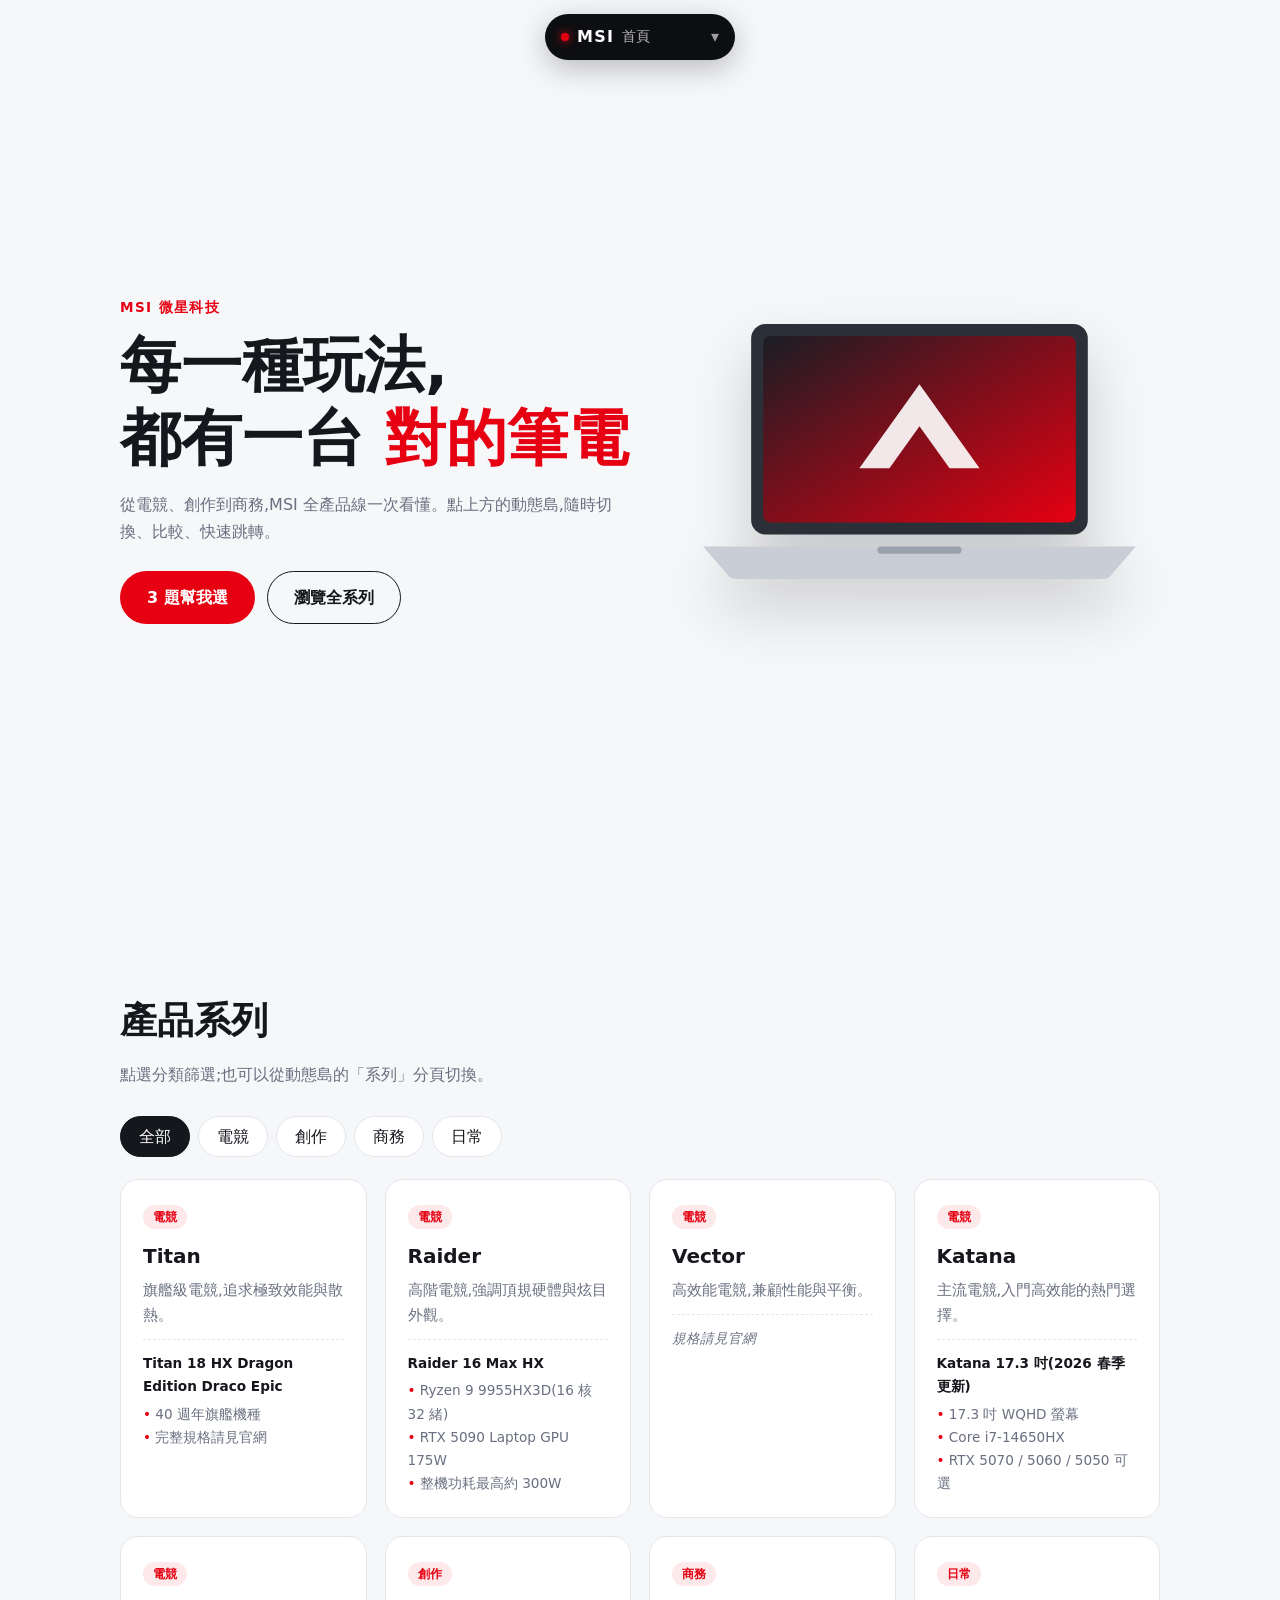
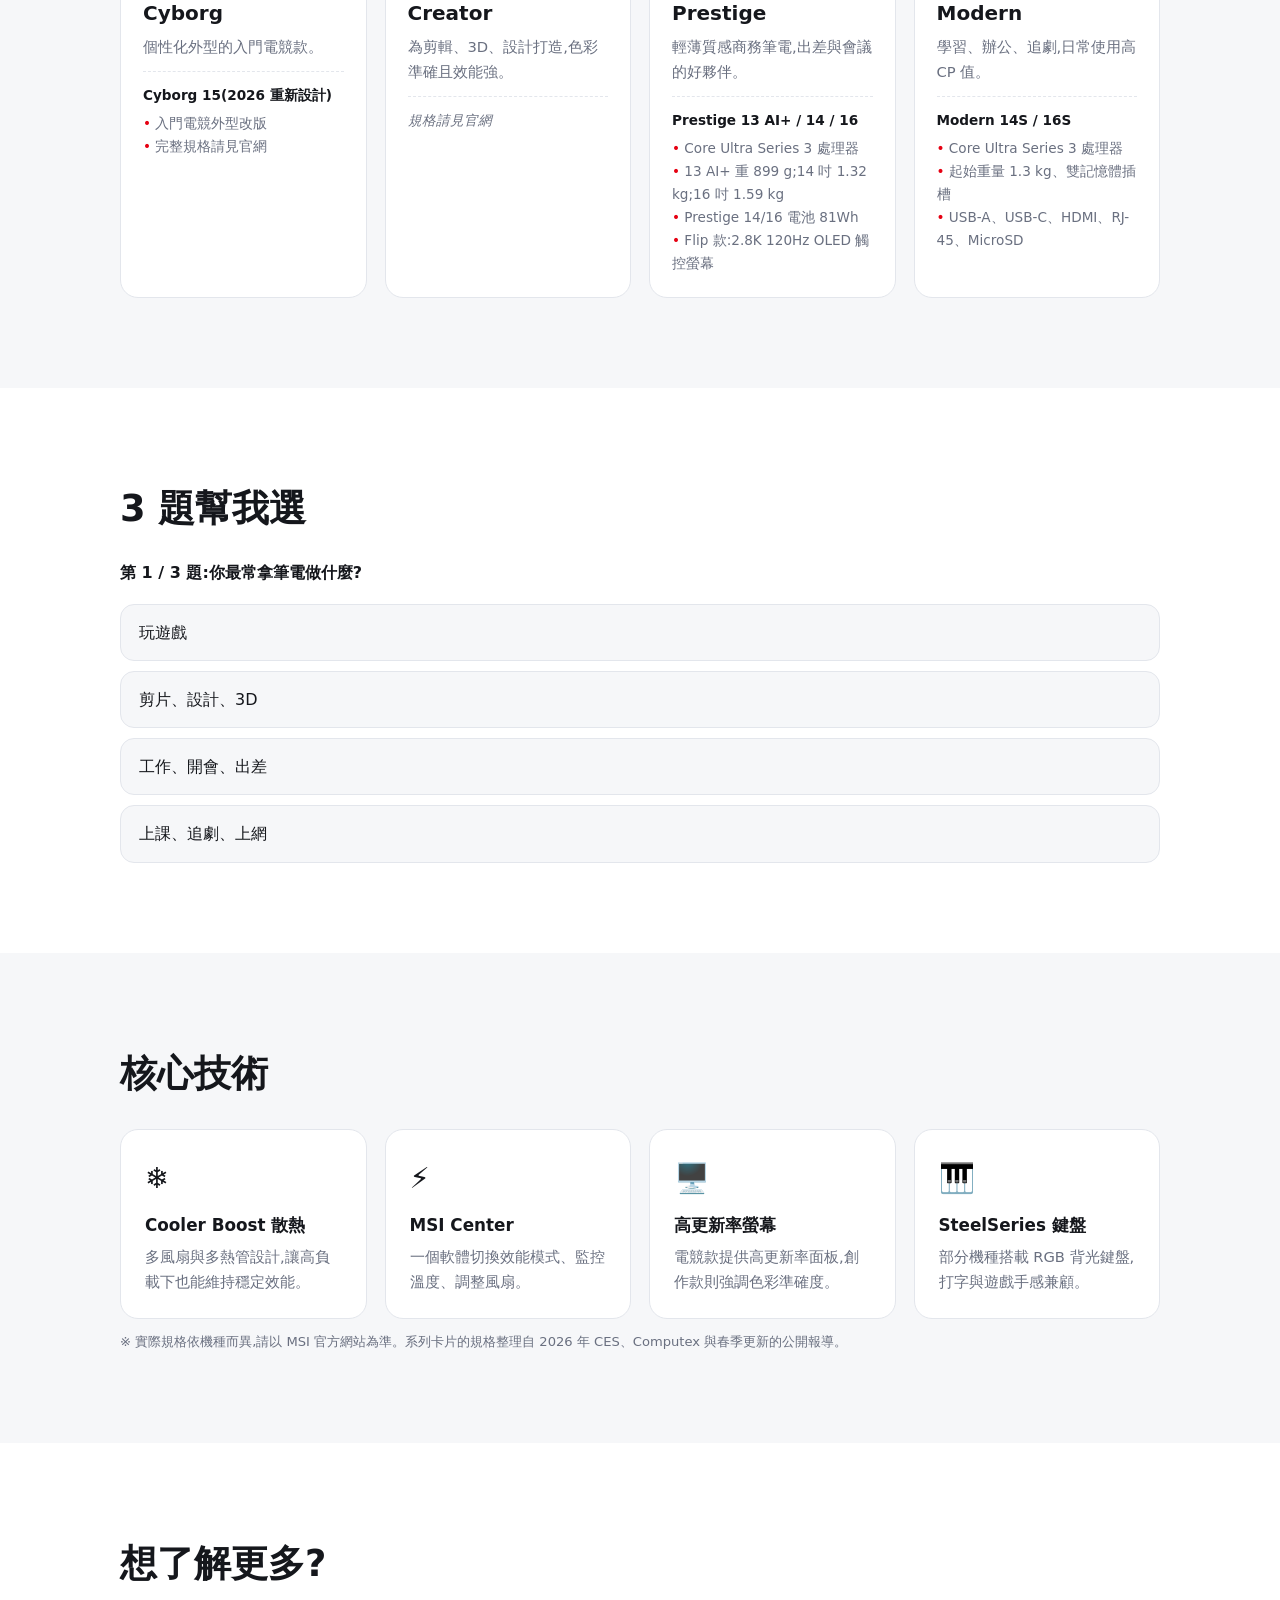
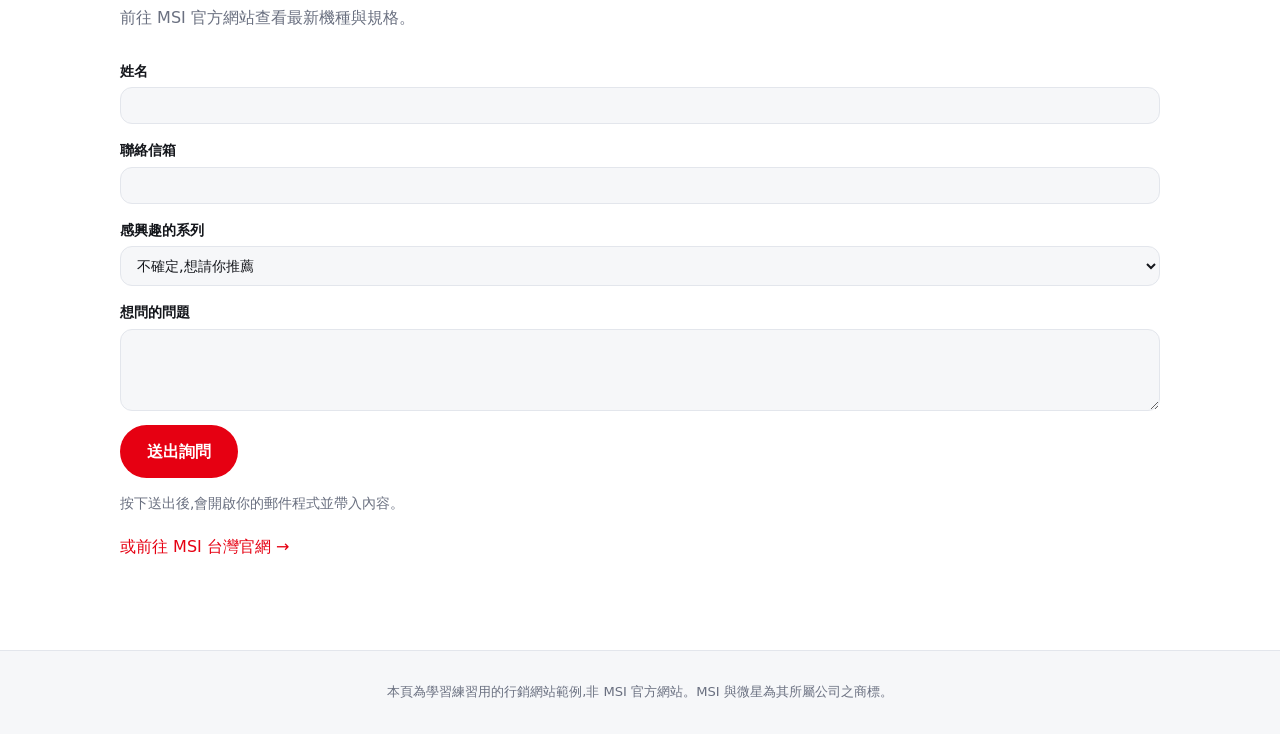
==== index.html @ c6a56313 "Add sourced specs to series cards and a contact form Co-Authored-By: Claude Sonnet 5.5 <noreply@anth" ====
<!DOCTYPE html>
<html lang="zh-Hant">
<head>
  <meta charset="UTF-8">
  <meta name="viewport" content="width=device-width, initial-scale=1">
  <title>MSI 微星筆電 行銷動態島</title>
  <meta name="description" content="MSI 微星筆電全產品線導覽:電競、創作者、商務、日常,一個動態島帶你找到適合的筆電。">
  <link rel="stylesheet" href="css/style.css">
</head>
<body>

  <!-- ============ 動態島 ============ -->
  <div class="island-wrap">
    <div class="island" id="island" data-mode="idle" role="navigation" aria-label="動態島導覽">

      <!-- 收合狀態 -->
      <button class="island-idle" id="islandIdle" aria-label="展開選單">
        <span class="dot"></span>
        <span class="idle-brand">MSI</span>
        <span class="idle-section" id="idleSection">首頁</span>
        <span class="idle-chevron">▾</span>
      </button>

      <!-- 展開:選單 / 系列 / 比較 / 通知 -->
      <div class="island-panel" id="islandPanel">
        <div class="tabs" role="tablist">
          <button class="tab is-active" data-tab="nav" role="tab">導覽</button>
          <button class="tab" data-tab="series" role="tab">系列</button>
          <button class="tab" data-tab="compare" role="tab">比較</button>
          <button class="tab-close" id="islandClose" aria-label="收合">✕</button>
        </div>

        <div class="pane is-active" data-pane="nav">
          <a href="#home" class="nav-link">首頁</a>
          <a href="#series" class="nav-link">產品系列</a>
          <a href="#finder" class="nav-link">幫我選</a>
          <a href="#features" class="nav-link">核心技術</a>
          <a href="#contact" class="nav-link">聯絡</a>
        </div>

        <div class="pane" data-pane="series">
          <div class="chips" id="islandChips"></div>
          <p class="mini-desc" id="islandSeriesDesc"></p>
          <a href="#series" class="mini-go" id="islandSeriesGo">看這個系列 →</a>
        </div>

        <div class="pane" data-pane="compare">
          <div class="cmp-pick">
            <select id="cmpA" aria-label="系列 A"></select>
            <span>vs</span>
            <select id="cmpB" aria-label="系列 B"></select>
          </div>
          <div id="cmpBars" class="cmp-bars"></div>
        </div>
      </div>

      <!-- 通知 -->
      <div class="island-notice" id="islandNotice">
        <span class="notice-icon">🔔</span>
        <span class="notice-text" id="noticeText"></span>
      </div>
    </div>
  </div>

  <!-- ============ 首頁 Hero ============ -->
  <header class="hero section" id="home" data-name="首頁">
    <div class="hero-text">
      <p class="eyebrow">MSI 微星科技</p>
      <h1>每一種玩法,<br>都有一台 <em>對的筆電</em></h1>
      <p class="lead">從電競、創作到商務,MSI 全產品線一次看懂。點上方的動態島,隨時切換、比較、快速跳轉。</p>
      <div class="hero-actions">
        <a class="btn btn-primary" href="#finder">3 題幫我選</a>
        <a class="btn btn-ghost" href="#series">瀏覽全系列</a>
      </div>
    </div>
    <div class="hero-visual">
      <!-- 純 SVG 筆電。之後可換成 images/hero-laptop.png -->
      <svg viewBox="0 0 400 260" class="laptop-svg" role="img" aria-label="筆電示意圖">
        <defs>
          <linearGradient id="scr" x1="0" y1="0" x2="1" y2="1">
            <stop offset="0" stop-color="#1a1d24"/><stop offset="1" stop-color="#e60012"/>
          </linearGradient>
        </defs>
        <rect x="60" y="20" width="280" height="175" rx="12" fill="#2b2f38"/>
        <rect x="70" y="30" width="260" height="155" rx="6" fill="url(#scr)"/>
        <path d="M150 140 L200 70 L250 140 L225 140 L200 105 L175 140Z" fill="#fff" opacity=".9"/>
        <path d="M20 205 H380 L360 228 Q358 232 352 232 H48 Q42 232 40 228Z" fill="#c9ced6"/>
        <rect x="165" y="205" width="70" height="6" rx="3" fill="#9aa1ad"/>
      </svg>
    </div>
  </header>

  <main>
    <!-- ============ 產品系列 ============ -->
    <section class="section" id="series" data-name="產品系列">
      <h2>產品系列</h2>
      <p class="section-sub">點選分類篩選;也可以從動態島的「系列」分頁切換。</p>
      <div class="filter" id="filter"></div>
      <div class="cards" id="cards"></div>
    </section>

    <!-- ============ 幫我選 ============ -->
    <section class="section alt" id="finder" data-name="幫我選">
      <h2>3 題幫我選</h2>
      <div class="quiz" id="quiz"></div>
    </section>

    <!-- ============ 核心技術 ============ -->
    <section class="section" id="features" data-name="核心技術">
      <h2>核心技術</h2>
      <div class="features">
        <article class="feature">
          <div class="f-icon">❄️</div>
          <h3>Cooler Boost 散熱</h3>
          <p>多風扇與多熱管設計,讓高負載下也能維持穩定效能。</p>
        </article>
        <article class="feature">
          <div class="f-icon">⚡</div>
          <h3>MSI Center</h3>
          <p>一個軟體切換效能模式、監控溫度、調整風扇。</p>
        </article>
        <article class="feature">
          <div class="f-icon">🖥️</div>
          <h3>高更新率螢幕</h3>
          <p>電競款提供高更新率面板,創作款則強調色彩準確度。</p>
        </article>
        <article class="feature">
          <div class="f-icon">🎹</div>
          <h3>SteelSeries 鍵盤</h3>
          <p>部分機種搭載 RGB 背光鍵盤,打字與遊戲手感兼顧。</p>
        </article>
      </div>
      <p class="note">※ 實際規格依機種而異,請以 MSI 官方網站為準。系列卡片的規格整理自 2026 年 CES、Computex 與春季更新的公開報導。</p>
    </section>

    <!-- ============ 聯絡 ============ -->
    <section class="section alt" id="contact" data-name="聯絡">
      <h2>想了解更多?</h2>
      <p class="section-sub">前往 MSI 官方網站查看最新機種與規格。</p>
      <form class="contact-form" id="contactForm">
        <label>姓名<input name="name" required autocomplete="name"></label>
        <label>聯絡信箱<input name="email" type="email" required autocomplete="email"></label>
        <label>感興趣的系列<select name="topic" id="topic"></select></label>
        <label>想問的問題<textarea name="message" rows="4" required></textarea></label>
        <button class="btn btn-primary" type="submit">送出詢問</button>
        <p class="form-hint" id="formHint">按下送出後,會開啟你的郵件程式並帶入內容。</p>
      </form>
      <p class="official-link"><a href="https://tw.msi.com/" target="_blank" rel="noopener">或前往 MSI 台灣官網 →</a></p>
    </section>
  </main>

  <footer class="footer">
    <p>本頁為學習練習用的行銷網站範例,非 MSI 官方網站。MSI 與微星為其所屬公司之商標。</p>
  </footer>

  <script src="js/main.js"></script>
</body>
</html>
---- css/style.css ----
:root {
  --bg: #f6f7f9;
  --bg-alt: #ffffff;
  --text: #15171c;
  --muted: #6a7080;
  --red: #e60012;
  --red-soft: #fde8ea;
  --line: #e3e6ec;
  --island-bg: #0d0e11;
  --island-text: #ffffff;
  --radius: 18px;
  --ease: cubic-bezier(.32, .72, 0, 1);
}

* { box-sizing: border-box; margin: 0; padding: 0; }
html { scroll-behavior: smooth; scroll-padding-top: 90px; }
body {
  font-family: "Noto Sans TC", "Microsoft JhengHei", system-ui, sans-serif;
  background: var(--bg);
  color: var(--text);
  line-height: 1.7;
}
a { color: inherit; text-decoration: none; }
button, select { font: inherit; color: inherit; }

/* ---------- 動態島 ---------- */
.island-wrap {
  position: fixed; top: 14px; left: 0; right: 0;
  display: flex; justify-content: center;
  z-index: 100; pointer-events: none;
}
.island {
  pointer-events: auto;
  background: var(--island-bg);
  color: var(--island-text);
  border-radius: 28px;
  width: 190px; height: 46px;
  overflow: hidden;
  box-shadow: 0 8px 30px rgba(0, 0, 0, .25);
  transition: width .5s var(--ease), height .5s var(--ease), border-radius .5s var(--ease);
  position: relative;
}
.island[data-mode="open"]   { width: min(440px, calc(100vw - 24px)); height: 250px; border-radius: 30px; }
.island[data-mode="notice"] { width: min(360px, calc(100vw - 24px)); height: 54px; }

.island-idle {
  position: absolute; inset: 0;
  display: flex; align-items: center; gap: 8px;
  padding: 0 16px; background: none; border: 0; cursor: pointer;
  transition: opacity .25s;
}
.island-idle .dot { width: 8px; height: 8px; border-radius: 50%; background: var(--red); box-shadow: 0 0 8px var(--red); }
.idle-brand { font-weight: 800; letter-spacing: .08em; }
.idle-section { flex: 1; text-align: left; font-size: .85rem; opacity: .7; white-space: nowrap; overflow: hidden; text-overflow: ellipsis; }
.idle-chevron { opacity: .6; }
.island:not([data-mode="idle"]) .island-idle { opacity: 0; pointer-events: none; }

.island-panel {
  position: absolute; inset: 0; padding: 14px 16px;
  opacity: 0; pointer-events: none;
  transition: opacity .25s;
}
.island[data-mode="open"] .island-panel { opacity: 1; pointer-events: auto; transition-delay: .15s; }

.tabs { display: flex; gap: 6px; margin-bottom: 12px; align-items: center; }
.tab {
  background: rgba(255,255,255,.08); border: 0; border-radius: 999px;
  padding: 5px 14px; cursor: pointer; font-size: .85rem;
}
.tab.is-active { background: var(--red); }
.tab-close { margin-left: auto; background: none; border: 0; cursor: pointer; opacity: .6; font-size: 1rem; }
.tab-close:hover { opacity: 1; }

.pane { display: none; }
.pane.is-active { display: block; animation: fadeUp .35s var(--ease); }
@keyframes fadeUp { from { opacity: 0; transform: translateY(6px); } to { opacity: 1; transform: none; } }

.pane[data-pane="nav"].is-active { display: grid; grid-template-columns: 1fr 1fr; gap: 8px; }
.nav-link {
  background: rgba(255,255,255,.07); border-radius: 14px;
  padding: 12px 14px; transition: background .2s;
}
.nav-link:hover { background: var(--red); }

.chips { display: flex; flex-wrap: wrap; gap: 6px; margin-bottom: 10px; }
.chip {
  background: rgba(255,255,255,.08); border: 0; border-radius: 999px;
  padding: 4px 12px; cursor: pointer; font-size: .82rem;
}
.chip.is-active { background: #fff; color: #000; }
.mini-desc { font-size: .88rem; opacity: .85; min-height: 3.4em; }
.mini-go { display: inline-block; margin-top: 6px; color: #ff6b76; font-size: .88rem; }

.cmp-pick { display: flex; align-items: center; gap: 8px; margin-bottom: 10px; }
.cmp-pick select {
  flex: 1; background: rgba(255,255,255,.1); border: 0; border-radius: 10px;
  padding: 6px 8px; color: #fff;
}
.cmp-pick option { color: #000; }
.cmp-row { display: grid; grid-template-columns: 44px 1fr; align-items: center; gap: 8px; font-size: .78rem; margin-bottom: 5px; }
.bar { position: relative; height: 6px; background: rgba(255,255,255,.1); border-radius: 3px; }
.bar i { position: absolute; left: 0; height: 3px; border-radius: 3px; transition: width .5s var(--ease); }
.bar i.a { top: 0; background: var(--red); }
.bar i.b { bottom: 0; background: #7cc4ff; }

.island-notice {
  position: absolute; inset: 0; display: flex; align-items: center; gap: 10px;
  padding: 0 18px; font-size: .88rem; opacity: 0; pointer-events: none; transition: opacity .3s;
}
.island[data-mode="notice"] .island-notice { opacity: 1; transition-delay: .15s; }
.island[data-mode="notice"] .island-idle { opacity: 0; }

/* ---------- 版面 ---------- */
.section { max-width: 1080px; margin: 0 auto; padding: 90px 20px; }
.section.alt { max-width: none; background: var(--bg-alt); }
.section.alt > * { max-width: 1040px; margin-left: auto; margin-right: auto; }
h2 { font-size: clamp(1.7rem, 4vw, 2.3rem); margin-bottom: 8px; }
.section-sub { color: var(--muted); margin-bottom: 28px; }

.hero {
  display: grid; grid-template-columns: 1.1fr 1fr; align-items: center; gap: 30px;
  min-height: 100vh; padding-top: 110px;
}
.eyebrow { color: var(--red); font-weight: 700; letter-spacing: .1em; font-size: .85rem; }
h1 { font-size: clamp(2.2rem, 6vw, 3.8rem); line-height: 1.2; margin: 10px 0 16px; }
h1 em { font-style: normal; color: var(--red); }
.lead { color: var(--muted); max-width: 32em; margin-bottom: 26px; }
.hero-actions { display: flex; gap: 12px; flex-wrap: wrap; }
.btn {
  display: inline-block; padding: 12px 26px; border-radius: 999px;
  font-weight: 600; border: 1.5px solid transparent; cursor: pointer;
  transition: transform .2s, box-shadow .2s;
}
.btn:hover { transform: translateY(-2px); box-shadow: 0 8px 20px rgba(0,0,0,.12); }
.btn-primary { background: var(--red); color: #fff; }
.btn-ghost { border-color: var(--text); }
.laptop-svg { width: 100%; filter: drop-shadow(0 30px 30px rgba(0,0,0,.18)); animation: float 5s ease-in-out infinite; }
@keyframes float { 50% { transform: translateY(-10px); } }

/* ---------- 系列卡片 ---------- */
.filter { display: flex; gap: 8px; flex-wrap: wrap; margin-bottom: 22px; }
.filter button {
  background: #fff; border: 1px solid var(--line); border-radius: 999px;
  padding: 6px 18px; cursor: pointer; transition: all .2s;
}
.filter button.is-active { background: var(--text); color: #fff; border-color: var(--text); }
.cards { display: grid; grid-template-columns: repeat(auto-fill, minmax(240px, 1fr)); gap: 18px; }
.card {
  background: #fff; border: 1px solid var(--line); border-radius: var(--radius);
  padding: 22px; transition: transform .25s, box-shadow .25s, border-color .25s;
}
.card:hover { transform: translateY(-4px); box-shadow: 0 14px 30px rgba(0,0,0,.08); }
.card.is-focus { border-color: var(--red); box-shadow: 0 0 0 3px var(--red-soft); }
.card .tag { display: inline-block; background: var(--red-soft); color: var(--red); font-size: .75rem; padding: 2px 10px; border-radius: 999px; font-weight: 600; }
.card h3 { margin: 10px 0 4px; font-size: 1.25rem; }
.card p { color: var(--muted); font-size: .92rem; }
.card.hide { display: none; }

.specs { margin-top: 12px; padding-top: 12px; border-top: 1px dashed var(--line); font-size: .85rem; }
.specs strong { display: block; margin-bottom: 4px; }
.specs ul { list-style: none; color: var(--muted); }
.specs li::before { content: "• "; color: var(--red); }
.card .spec-none { font-size: .85rem; font-style: italic; }

/* ---------- 聯絡表單 ---------- */
.contact-form { display: grid; gap: 14px; max-width: 520px; margin-top: 10px; }
.contact-form label { display: grid; gap: 4px; font-weight: 600; font-size: .9rem; }
.contact-form input, .contact-form select, .contact-form textarea {
  font-weight: 400; padding: 10px 12px; border: 1.5px solid var(--line);
  border-radius: 12px; background: var(--bg); width: 100%;
}
.contact-form input:focus, .contact-form select:focus, .contact-form textarea:focus {
  outline: none; border-color: var(--red); background: #fff;
}
.contact-form .btn { justify-self: start; }
.form-hint { color: var(--muted); font-size: .85rem; }
.official-link { margin-top: 18px; color: var(--red); }

/* ---------- 幫我選 ---------- */
.quiz { max-width: 640px; }
.q-step { margin: 18px 0; font-weight: 600; }
.q-opts { display: grid; gap: 10px; }
.q-opt {
  text-align: left; background: var(--bg); border: 1.5px solid var(--line);
  border-radius: 14px; padding: 14px 18px; cursor: pointer; transition: all .2s;
}
.q-opt:hover { border-color: var(--red); background: var(--red-soft); }
.q-result { background: var(--red-soft); border-radius: var(--radius); padding: 24px; }
.q-result h3 { color: var(--red); font-size: 1.5rem; }
.q-result button { margin-top: 14px; }

/* ---------- 特色 ---------- */
.features { display: grid; grid-template-columns: repeat(auto-fit, minmax(220px, 1fr)); gap: 18px; margin: 24px 0 12px; }
.feature { background: #fff; border: 1px solid var(--line); border-radius: var(--radius); padding: 24px; }
.f-icon { font-size: 1.8rem; }
.feature h3 { margin: 8px 0 4px; font-size: 1.05rem; }
.feature p { color: var(--muted); font-size: .92rem; }
.note { color: var(--muted); font-size: .82rem; }

.footer { text-align: center; padding: 30px 20px; color: var(--muted); font-size: .82rem; border-top: 1px solid var(--line); }

/* 捲動淡入 */
.reveal { opacity: 0; transform: translateY(24px); transition: opacity .7s, transform .7s var(--ease); }
.reveal.in { opacity: 1; transform: none; }

@media (max-width: 760px) {
  .hero { grid-template-columns: 1fr; min-height: auto; padding-bottom: 50px; }
  .island[data-mode="open"] { height: 290px; }
}
@media (prefers-reduced-motion: reduce) {
  * { animation: none !important; transition-duration: .01ms !important; scroll-behavior: auto !important; }
  .reveal { opacity: 1; transform: none; }
}
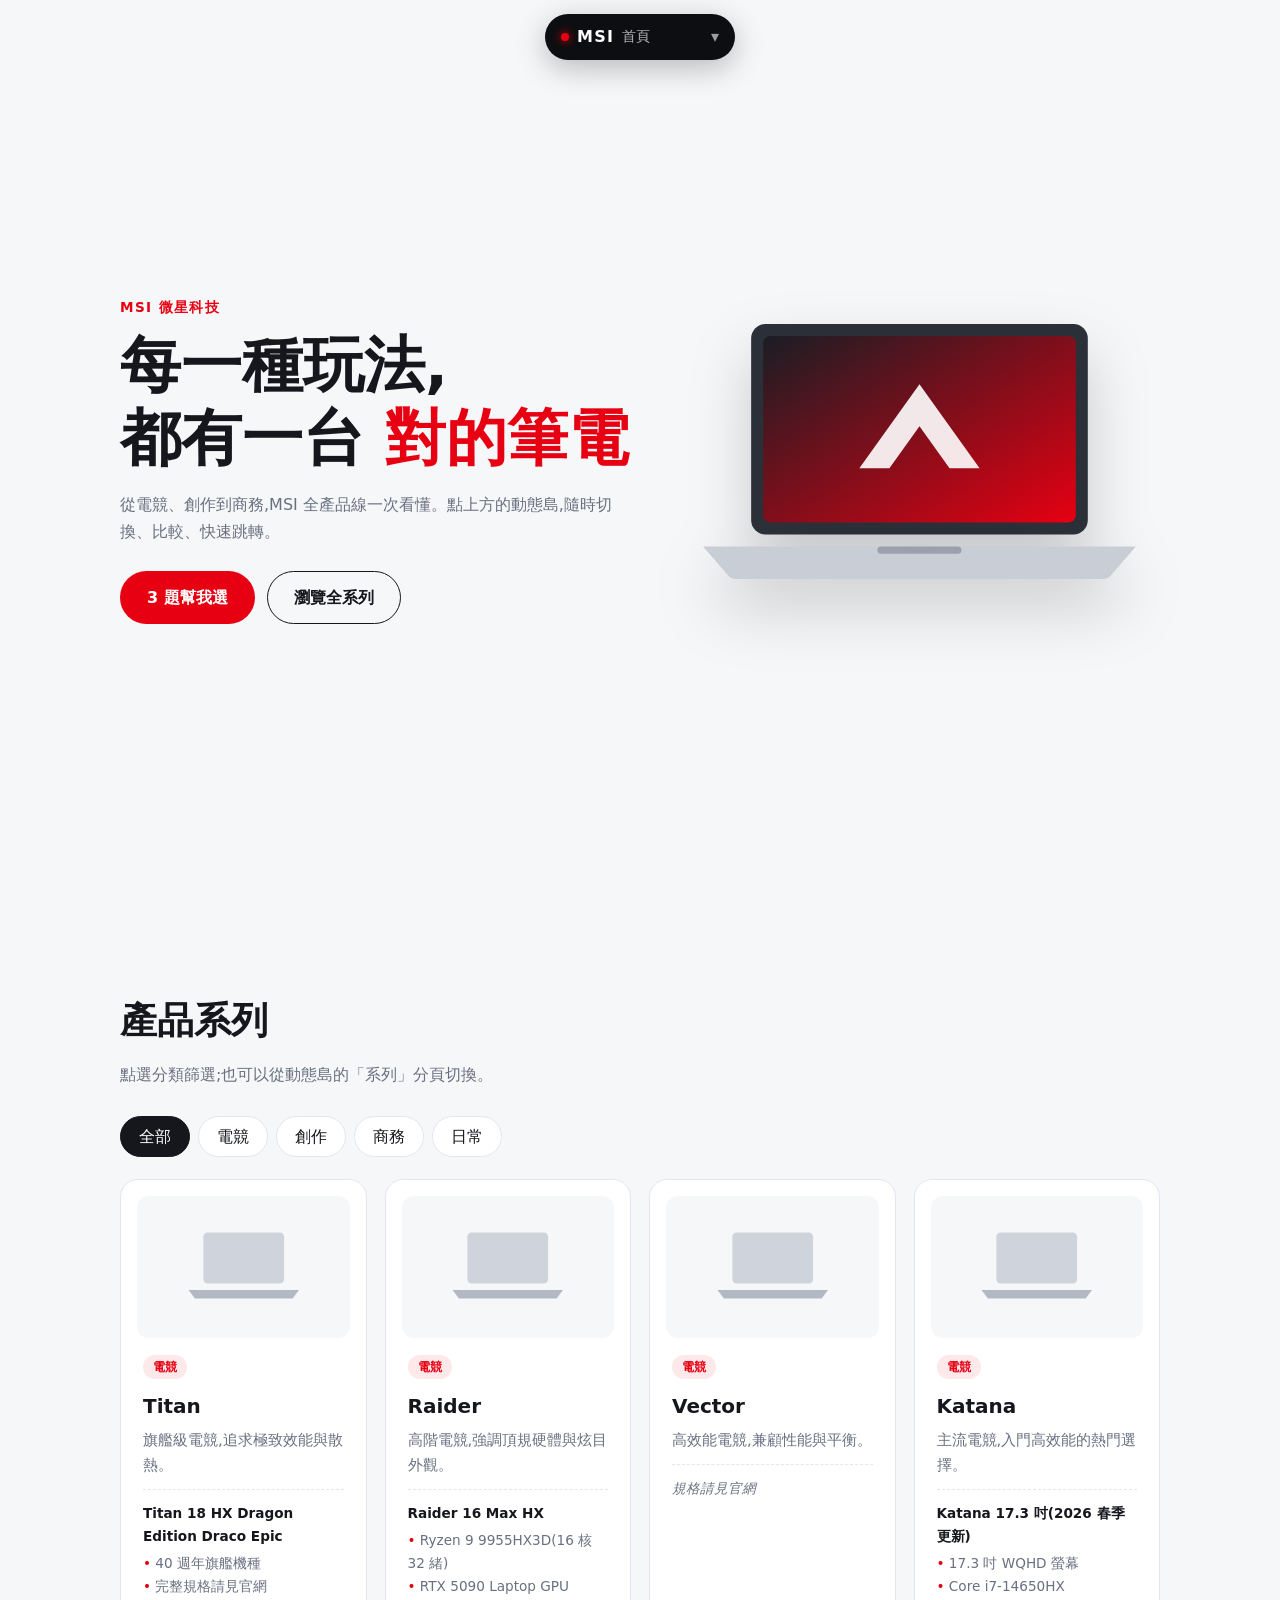
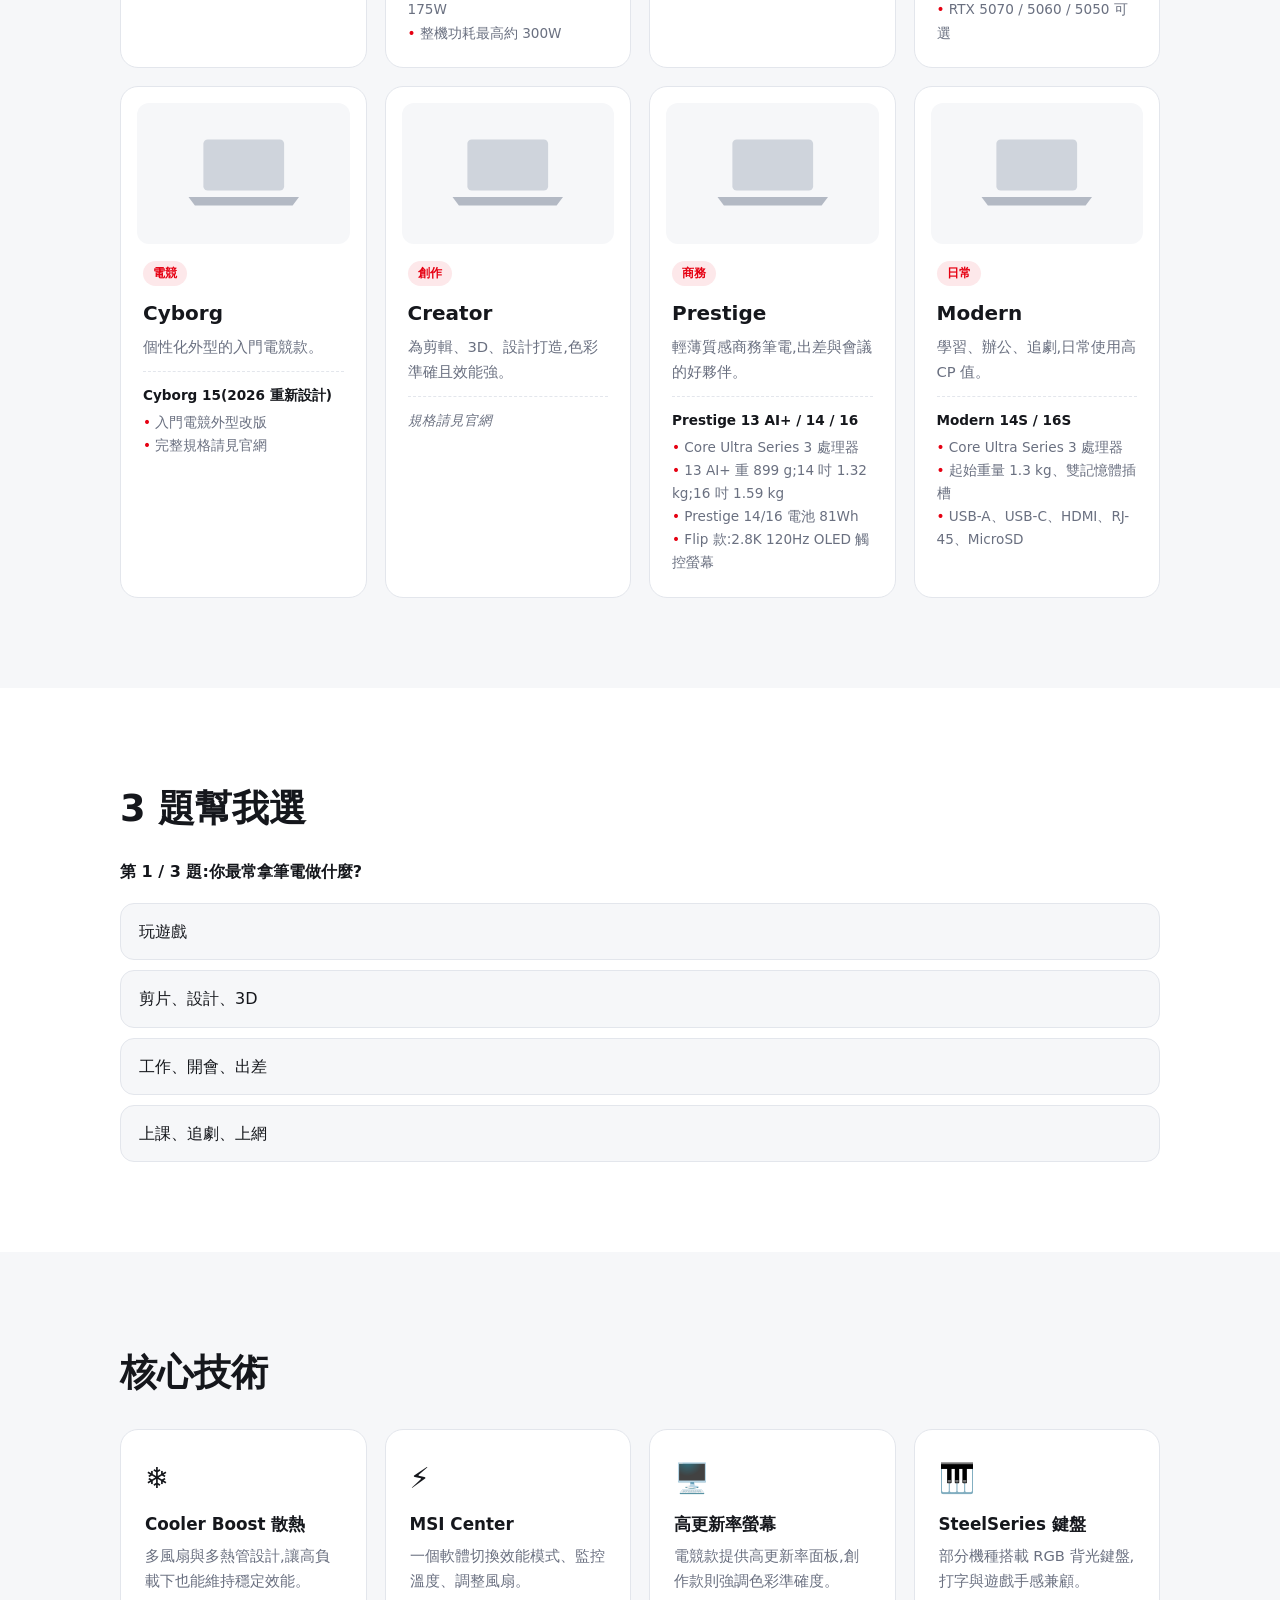
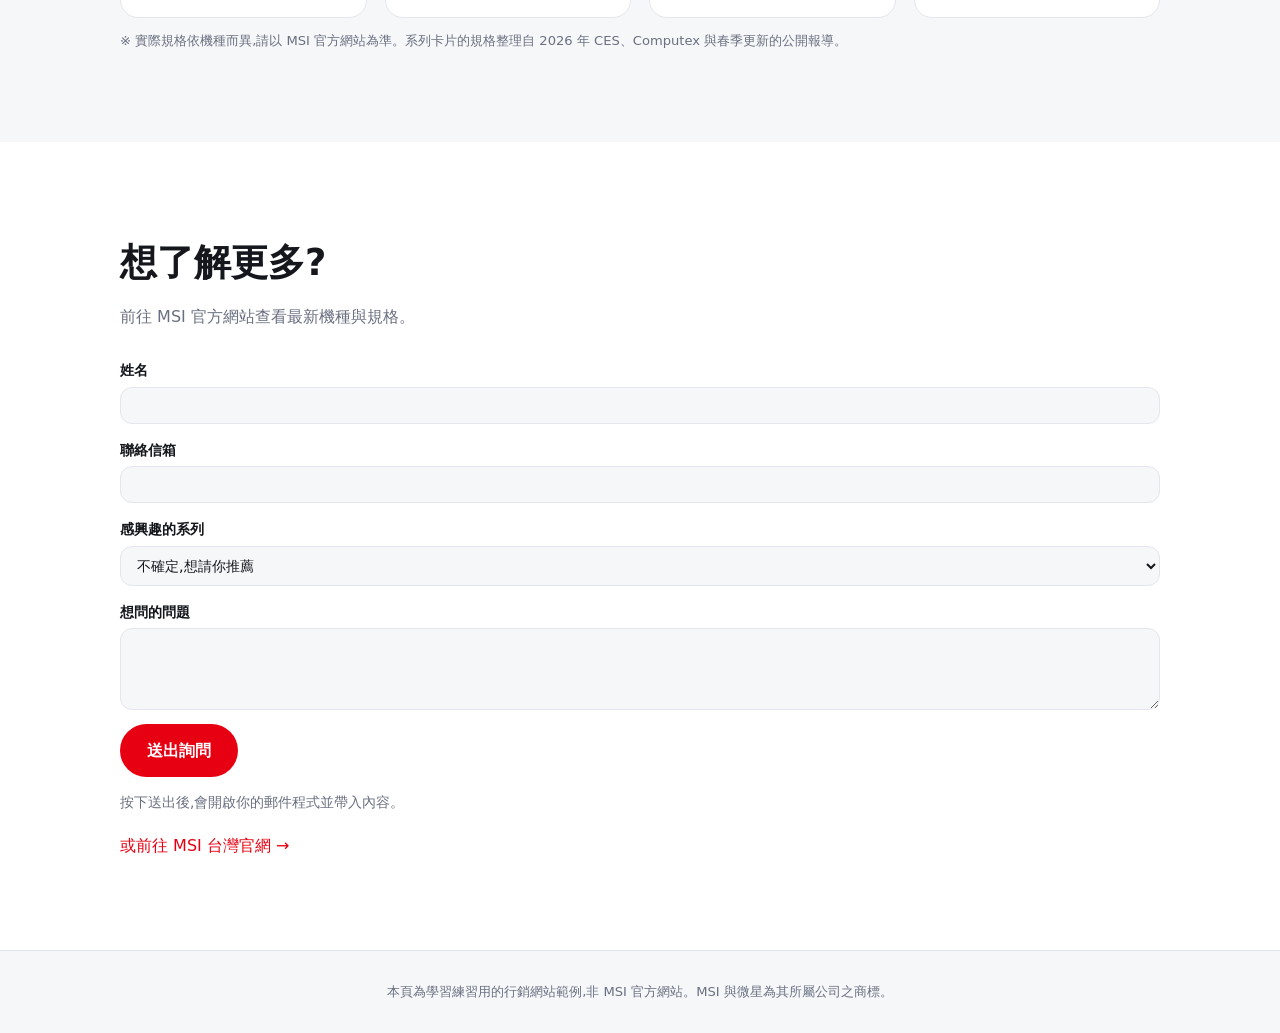
==== commit 9ca13baa: "Add photo slots for hero and series cards with SVG fallback Co-Authored-By: Claude Sonnet 5.5 <norep" ====
--- a/index.html
+++ b/index.html
@@ -87,6 +87,8 @@
         <path d="M20 205 H380 L360 228 Q358 232 352 232 H48 Q42 232 40 228Z" fill="#c9ced6"/>
         <rect x="165" y="205" width="70" height="6" rx="3" fill="#9aa1ad"/>
       </svg>
+      <!-- 放入 images/hero-laptop.png 就會自動取代上面的 SVG -->
+      <img src="images/hero-laptop.png" alt="MSI 筆電" class="hero-photo" onload="this.previousElementSibling.style.display='none'; this.style.display='block'" onerror="this.remove()">
     </div>
   </header>
 
--- a/css/style.css
+++ b/css/style.css
@@ -156,6 +156,10 @@
 .card p { color: var(--muted); font-size: .92rem; }
 .card.hide { display: none; }
 
+.hero-photo { display: none; width: 100%; height: auto; filter: drop-shadow(0 30px 30px rgba(0,0,0,.18)); }
+.thumb { position: relative; aspect-ratio: 3 / 2; margin: -6px -6px 14px; background: var(--bg); border-radius: 12px; overflow: hidden; display: grid; place-items: center; }
+.thumb svg { width: 60%; }
+.thumb img { position: absolute; inset: 0; width: 100%; height: 100%; object-fit: contain; background: #fff; }
 .specs { margin-top: 12px; padding-top: 12px; border-top: 1px dashed var(--line); font-size: .85rem; }
 .specs strong { display: block; margin-bottom: 4px; }
 .specs ul { list-style: none; color: var(--muted); }
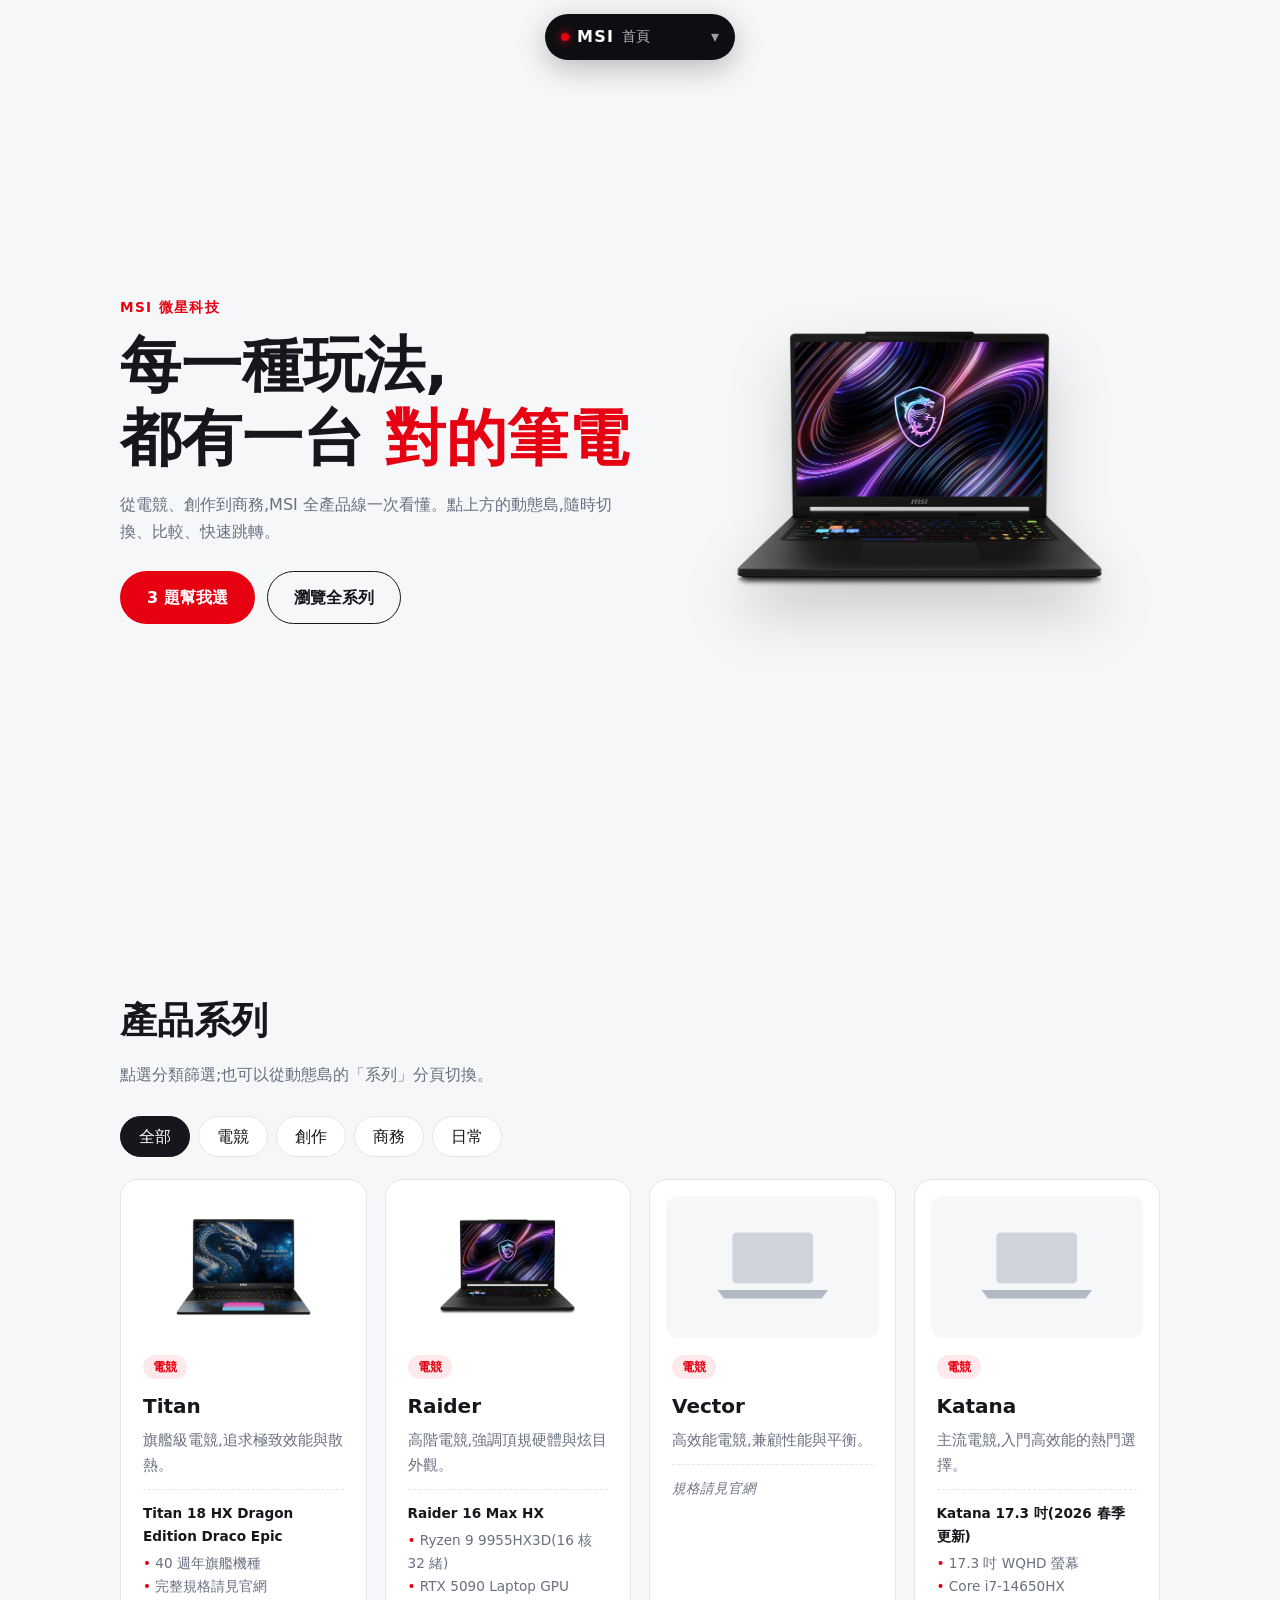
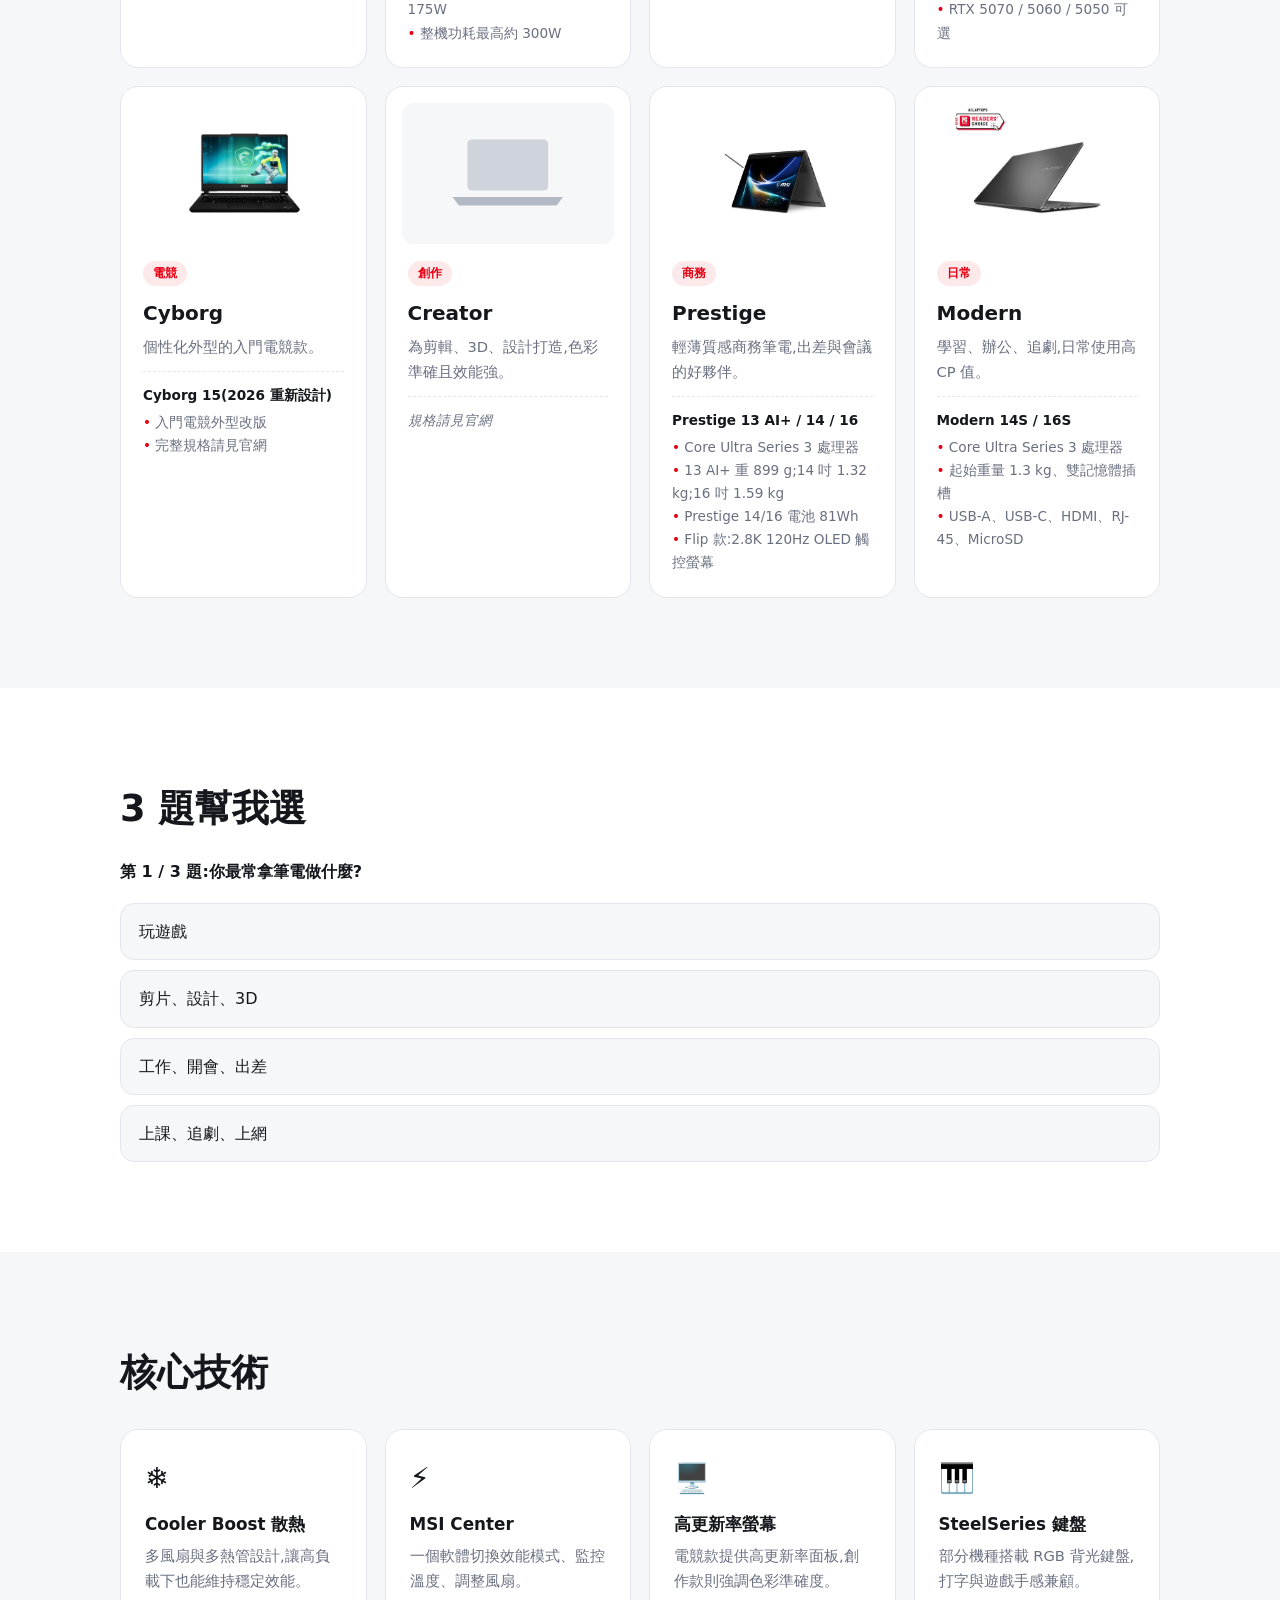
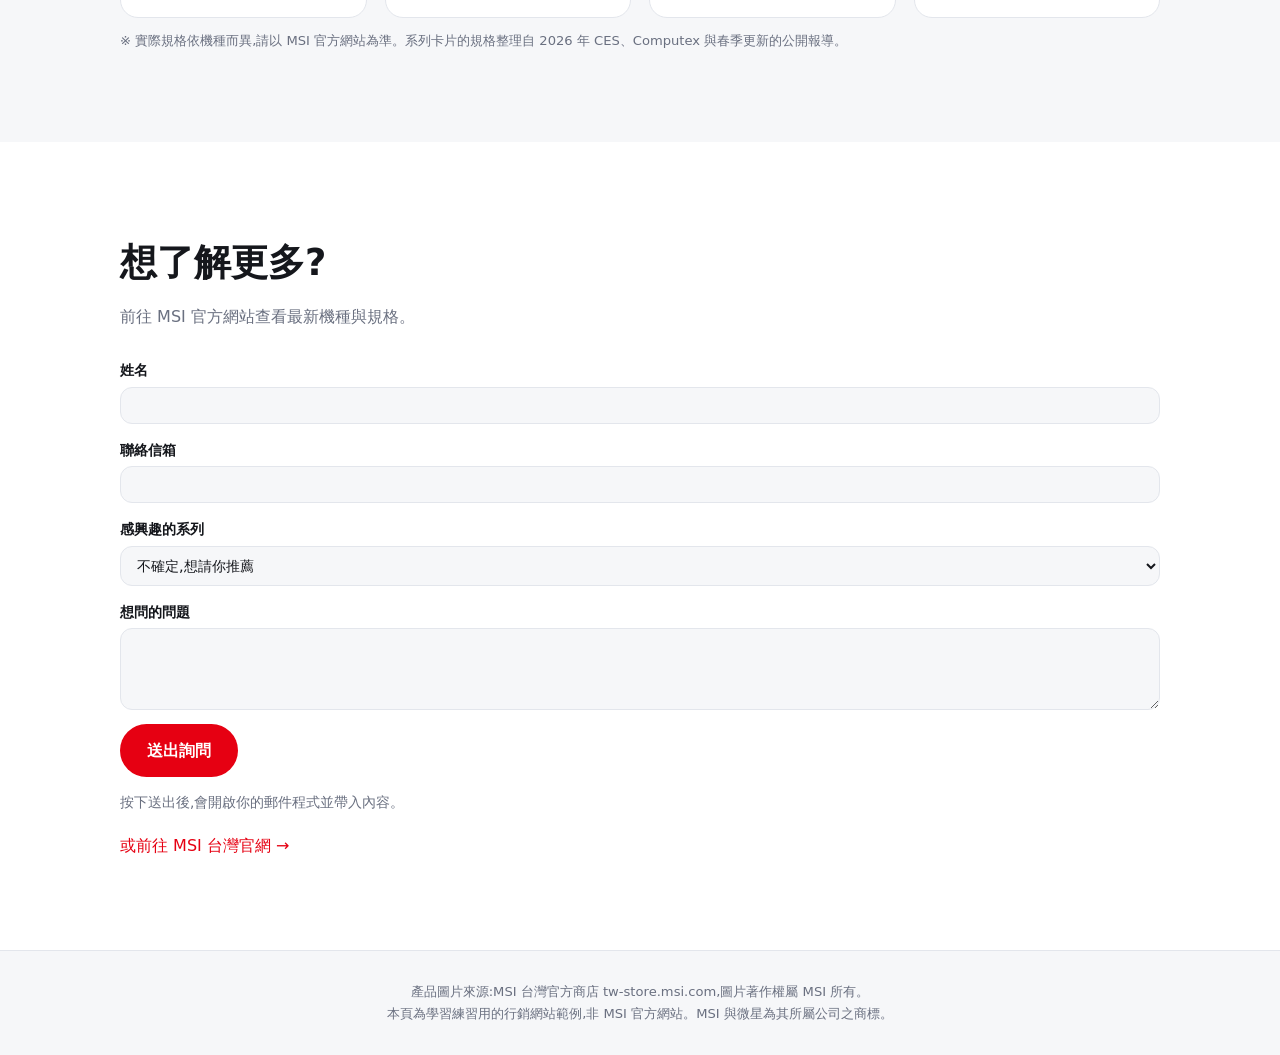
==== commit 3406aa54: "Add product photos from MSI Taiwan store with source credit Co-Authored-By: Claude Sonnet 5.5 <norep" ====
--- a/index.html
+++ b/index.html
@@ -152,6 +152,7 @@
   </main>
 
   <footer class="footer">
+    <p>產品圖片來源:MSI 台灣官方商店 tw-store.msi.com,圖片著作權屬 MSI 所有。</p>
     <p>本頁為學習練習用的行銷網站範例,非 MSI 官方網站。MSI 與微星為其所屬公司之商標。</p>
   </footer>
 
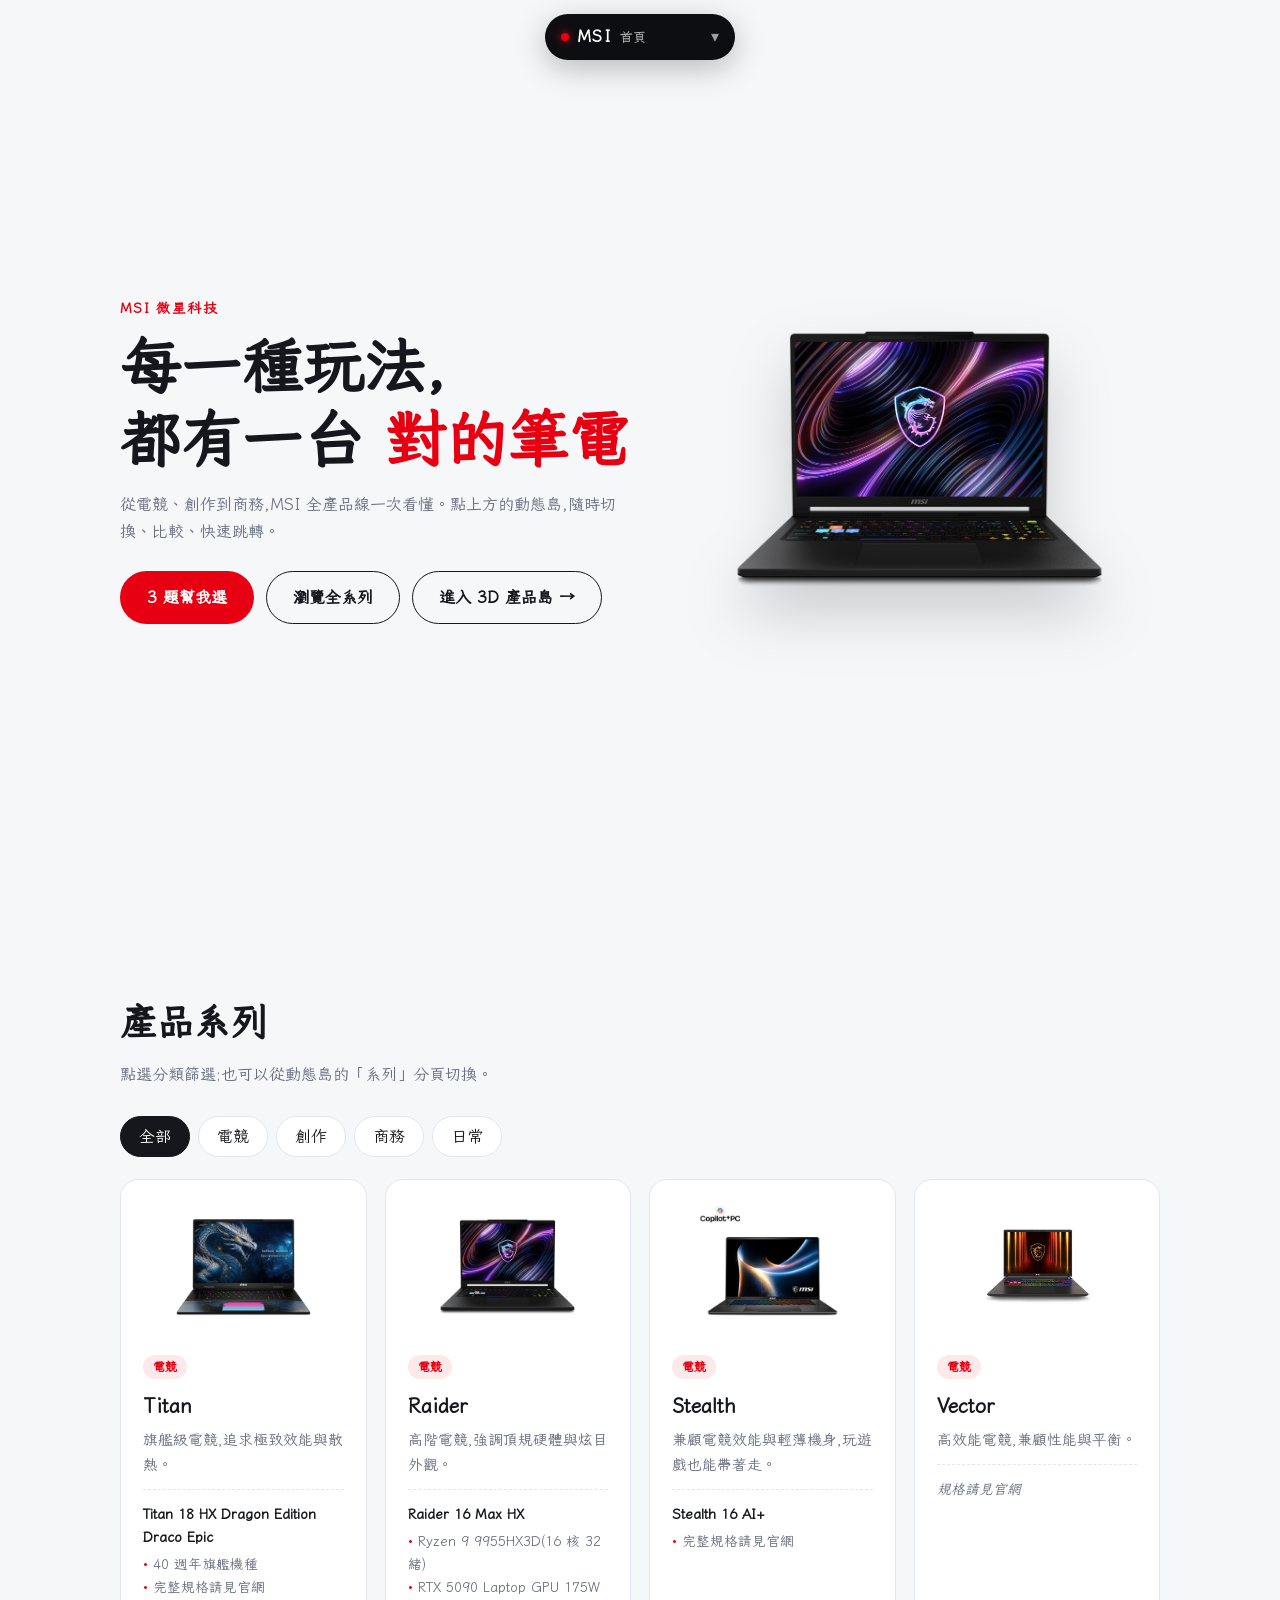
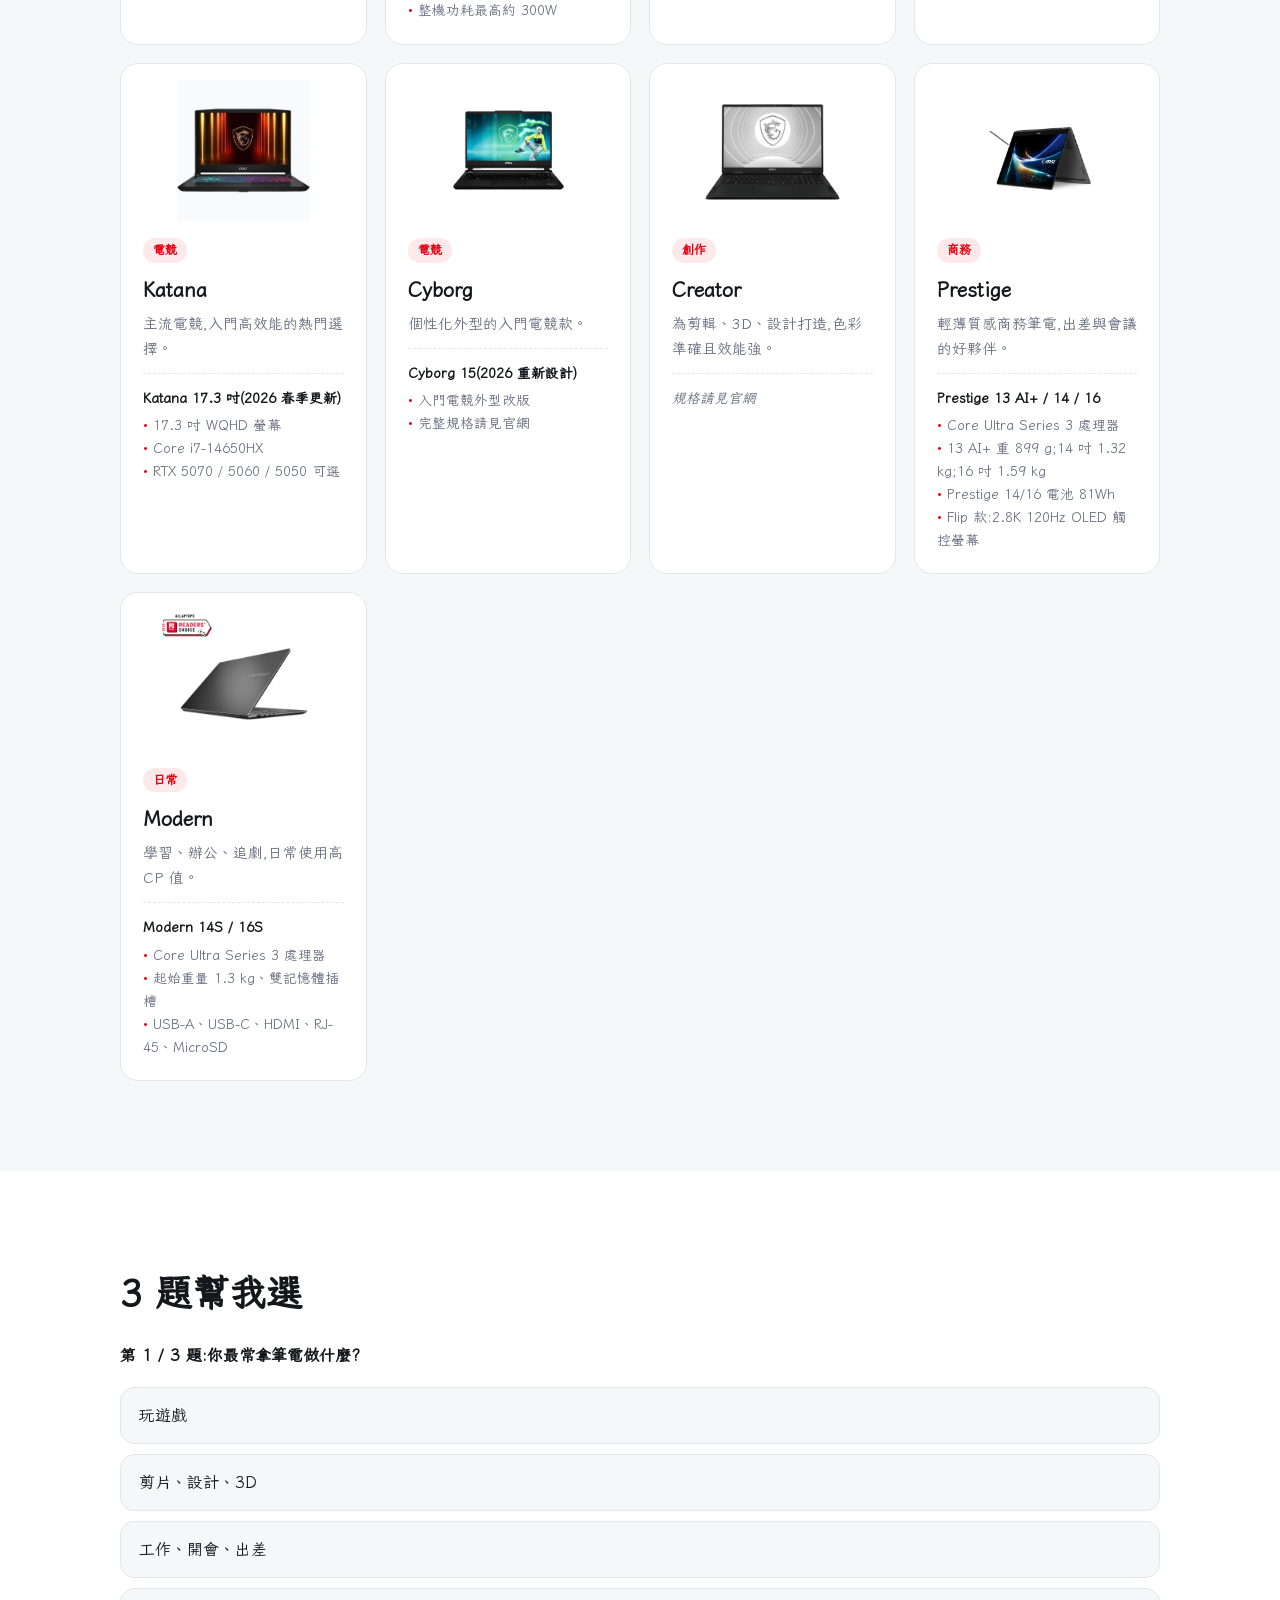
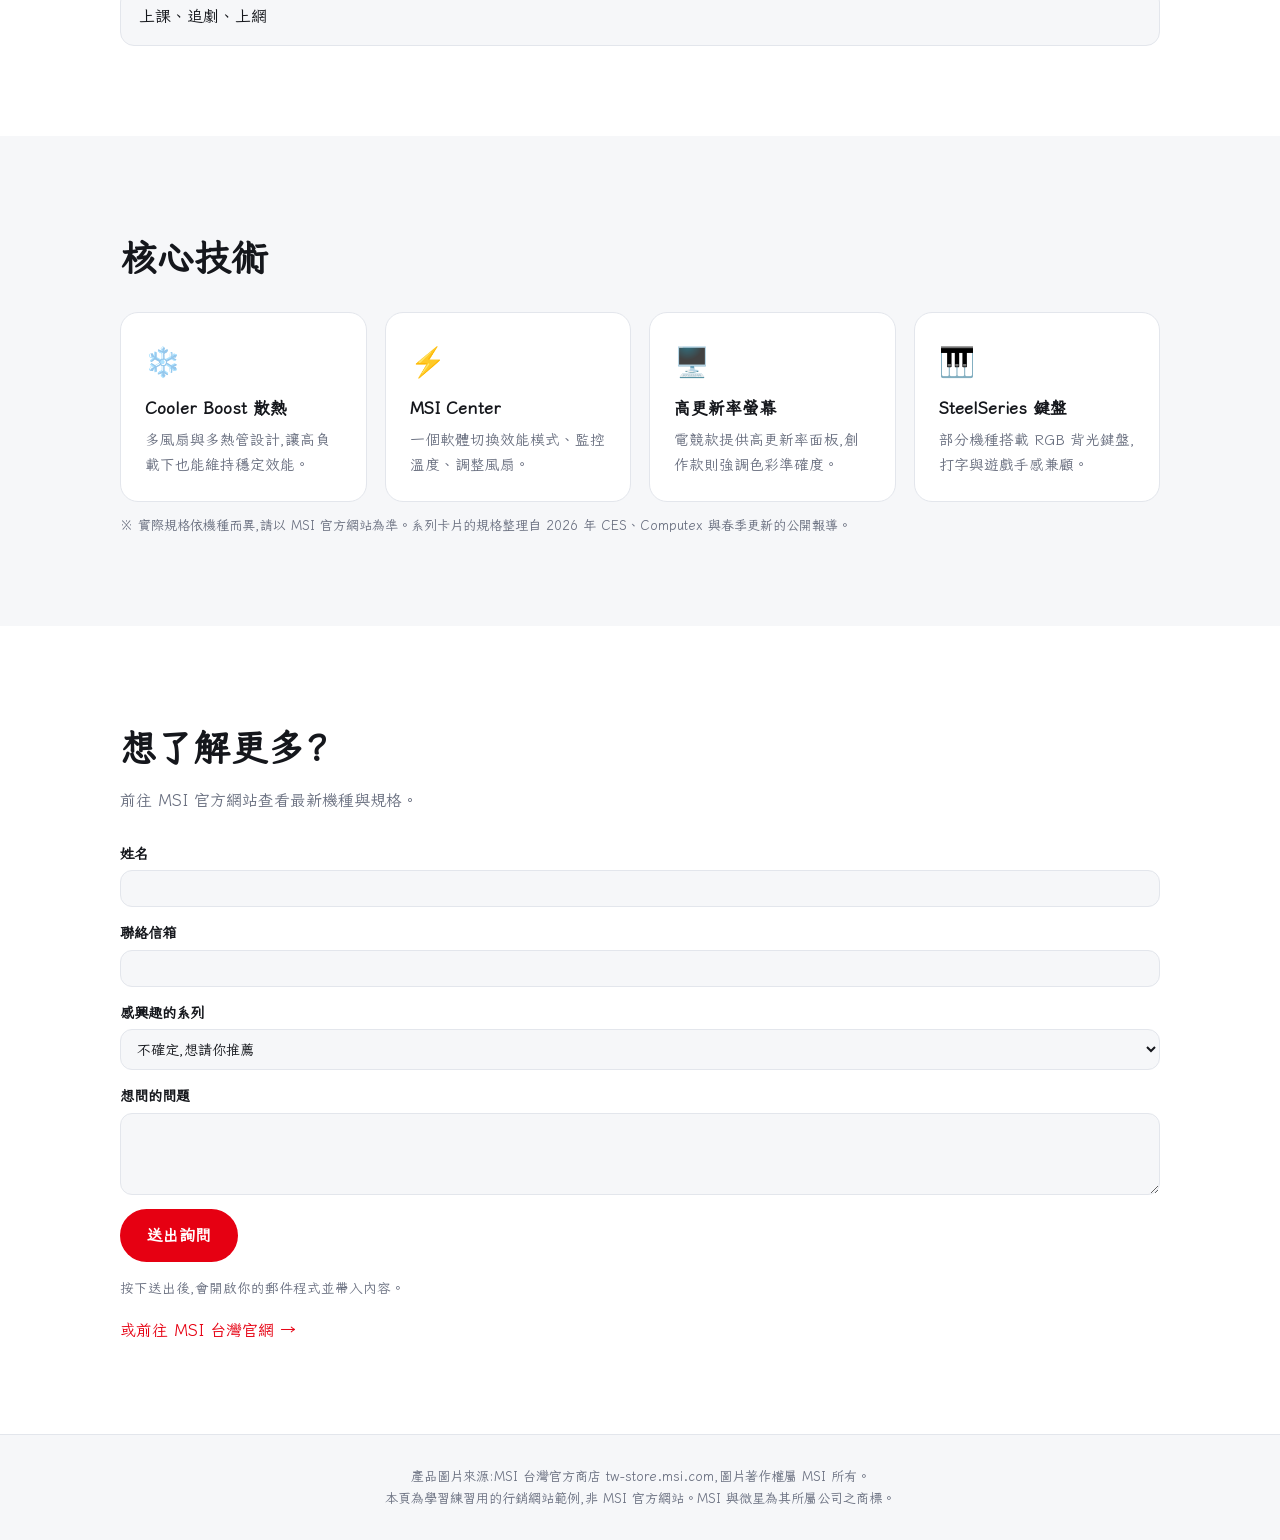
==== commit 4217885b: "Add 3D MSI product island with 128 styles, handwriting font and official links Co-Authored-By: Claud" ====
--- a/index.html
+++ b/index.html
@@ -5,6 +5,9 @@
   <meta name="viewport" content="width=device-width, initial-scale=1">
   <title>MSI 微星筆電 行銷動態島</title>
   <meta name="description" content="MSI 微星筆電全產品線導覽:電競、創作者、商務、日常,一個動態島帶你找到適合的筆電。">
+  <link rel="preconnect" href="https://fonts.googleapis.com">
+  <link rel="preconnect" href="https://fonts.gstatic.com" crossorigin>
+  <link rel="stylesheet" href="https://fonts.googleapis.com/css2?family=Iansui&family=Klee+One:wght@400;600&display=swap">
   <link rel="stylesheet" href="css/style.css">
 </head>
 <body>
@@ -36,6 +39,7 @@
           <a href="#finder" class="nav-link">幫我選</a>
           <a href="#features" class="nav-link">核心技術</a>
           <a href="#contact" class="nav-link">聯絡</a>
+          <a href="island/" class="nav-link">3D 產品島</a>
         </div>
 
         <div class="pane" data-pane="series">
@@ -71,6 +75,7 @@
       <div class="hero-actions">
         <a class="btn btn-primary" href="#finder">3 題幫我選</a>
         <a class="btn btn-ghost" href="#series">瀏覽全系列</a>
+        <a class="btn btn-ghost" href="island/">進入 3D 產品島 →</a>
       </div>
     </div>
     <div class="hero-visual">
--- a/css/style.css
+++ b/css/style.css
@@ -15,7 +15,7 @@
 * { box-sizing: border-box; margin: 0; padding: 0; }
 html { scroll-behavior: smooth; scroll-padding-top: 90px; }
 body {
-  font-family: "Noto Sans TC", "Microsoft JhengHei", system-ui, sans-serif;
+  font-family: "Iansui", "Klee One", "Ma Shan Zheng", "Kaiti TC", "DFKai-SB", "標楷體", cursive, sans-serif;
   background: var(--bg);
   color: var(--text);
   line-height: 1.7;
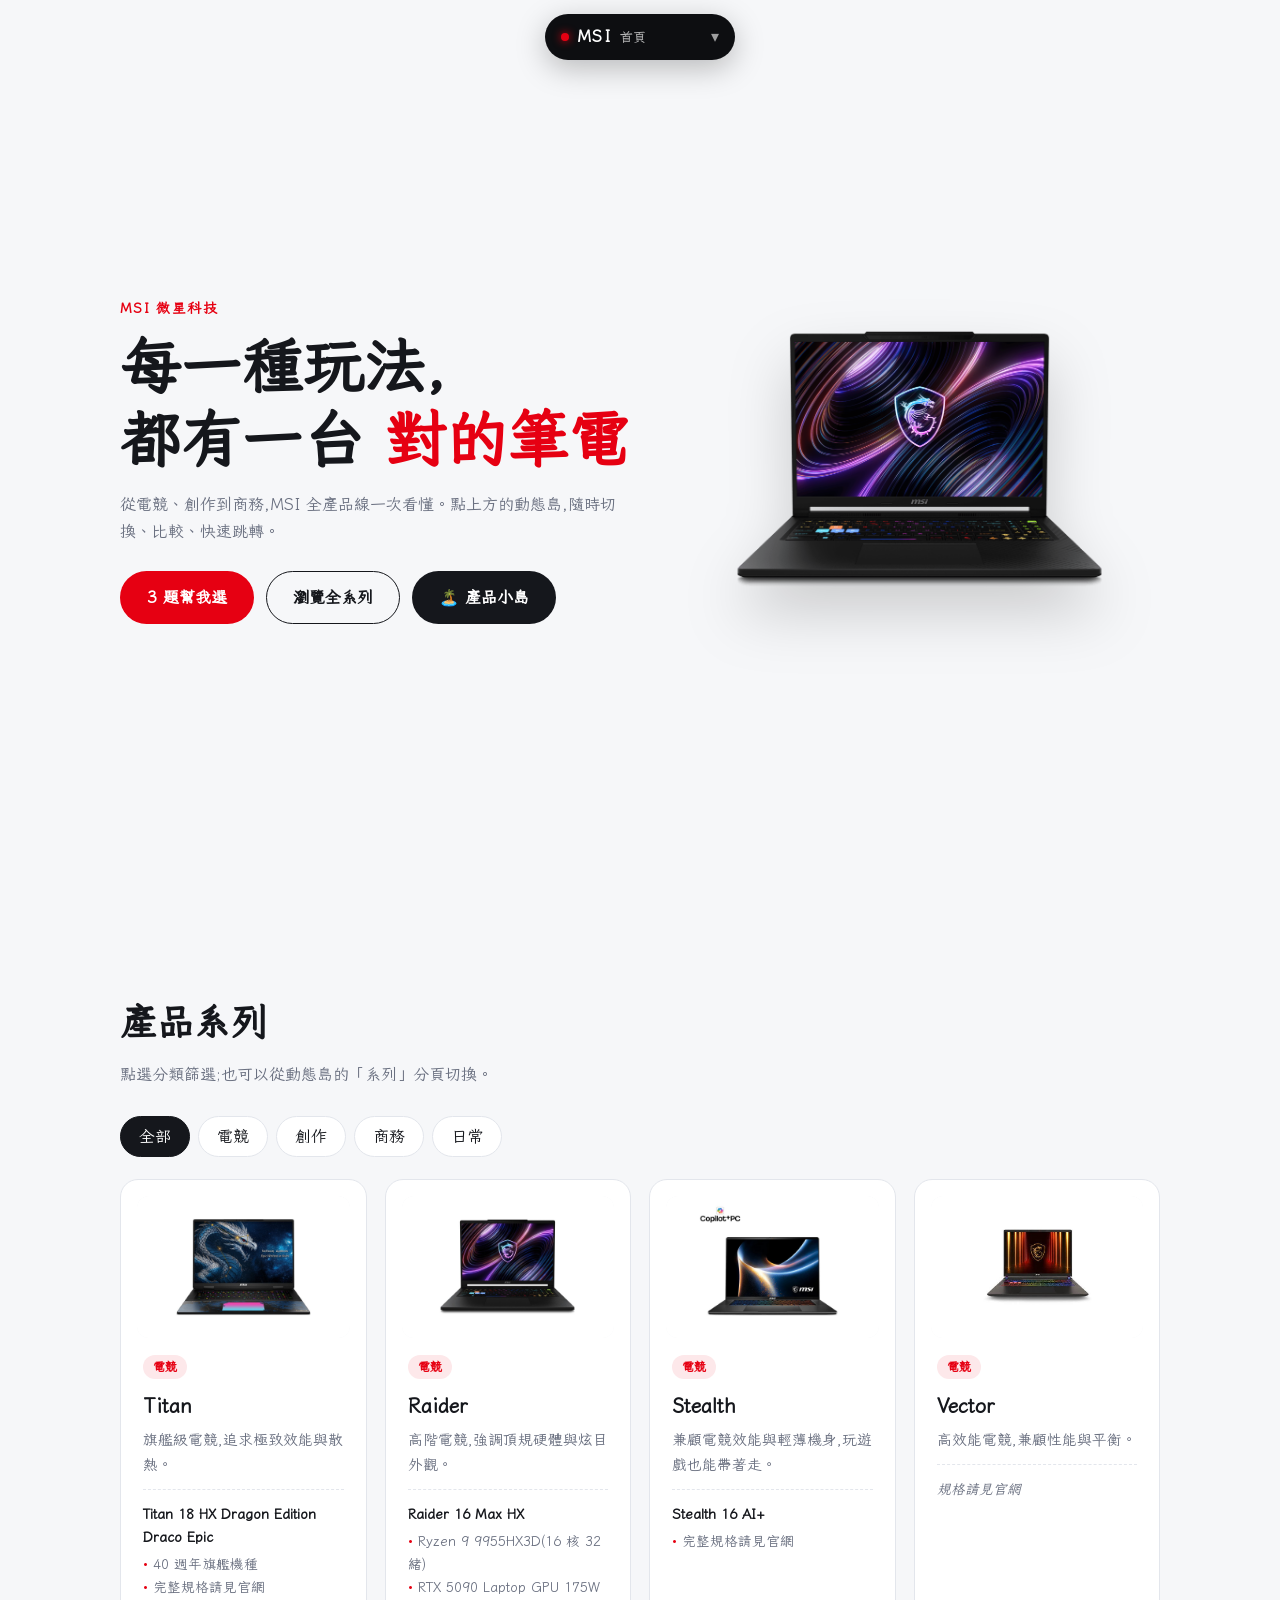
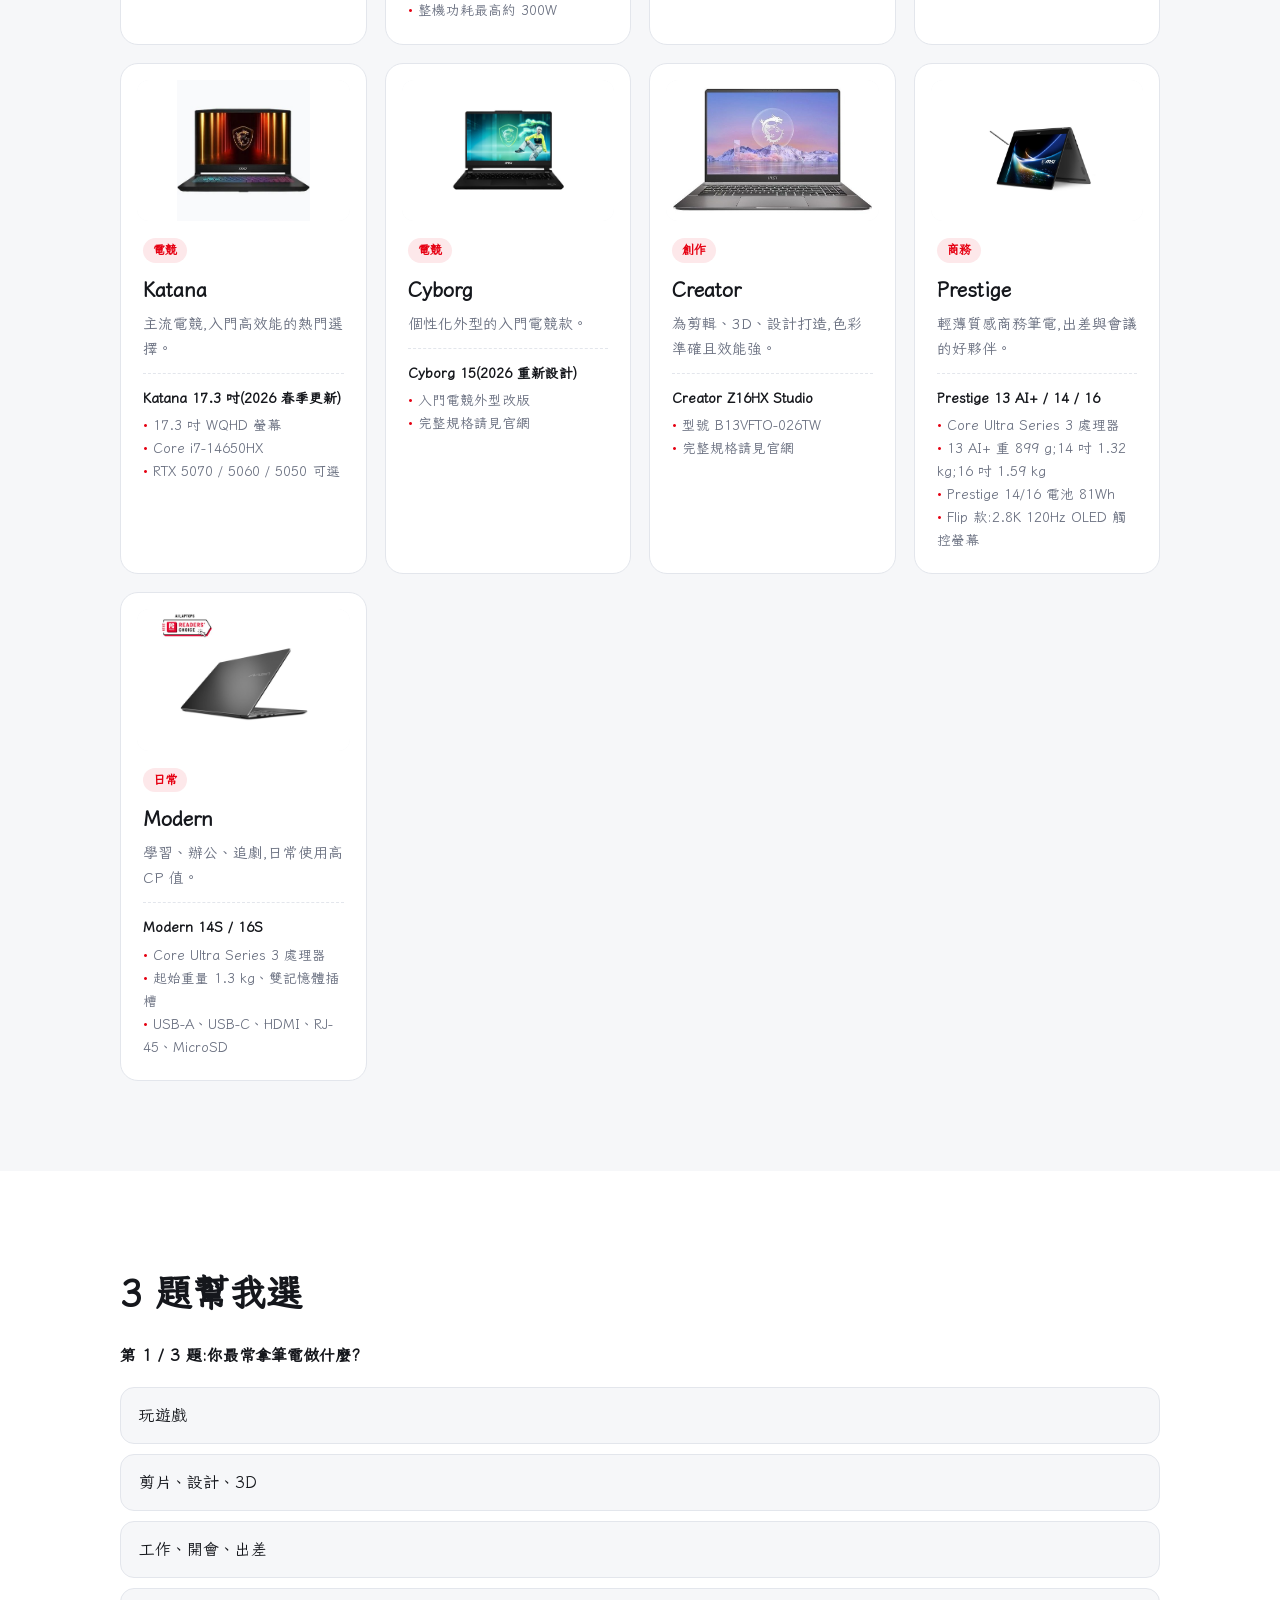
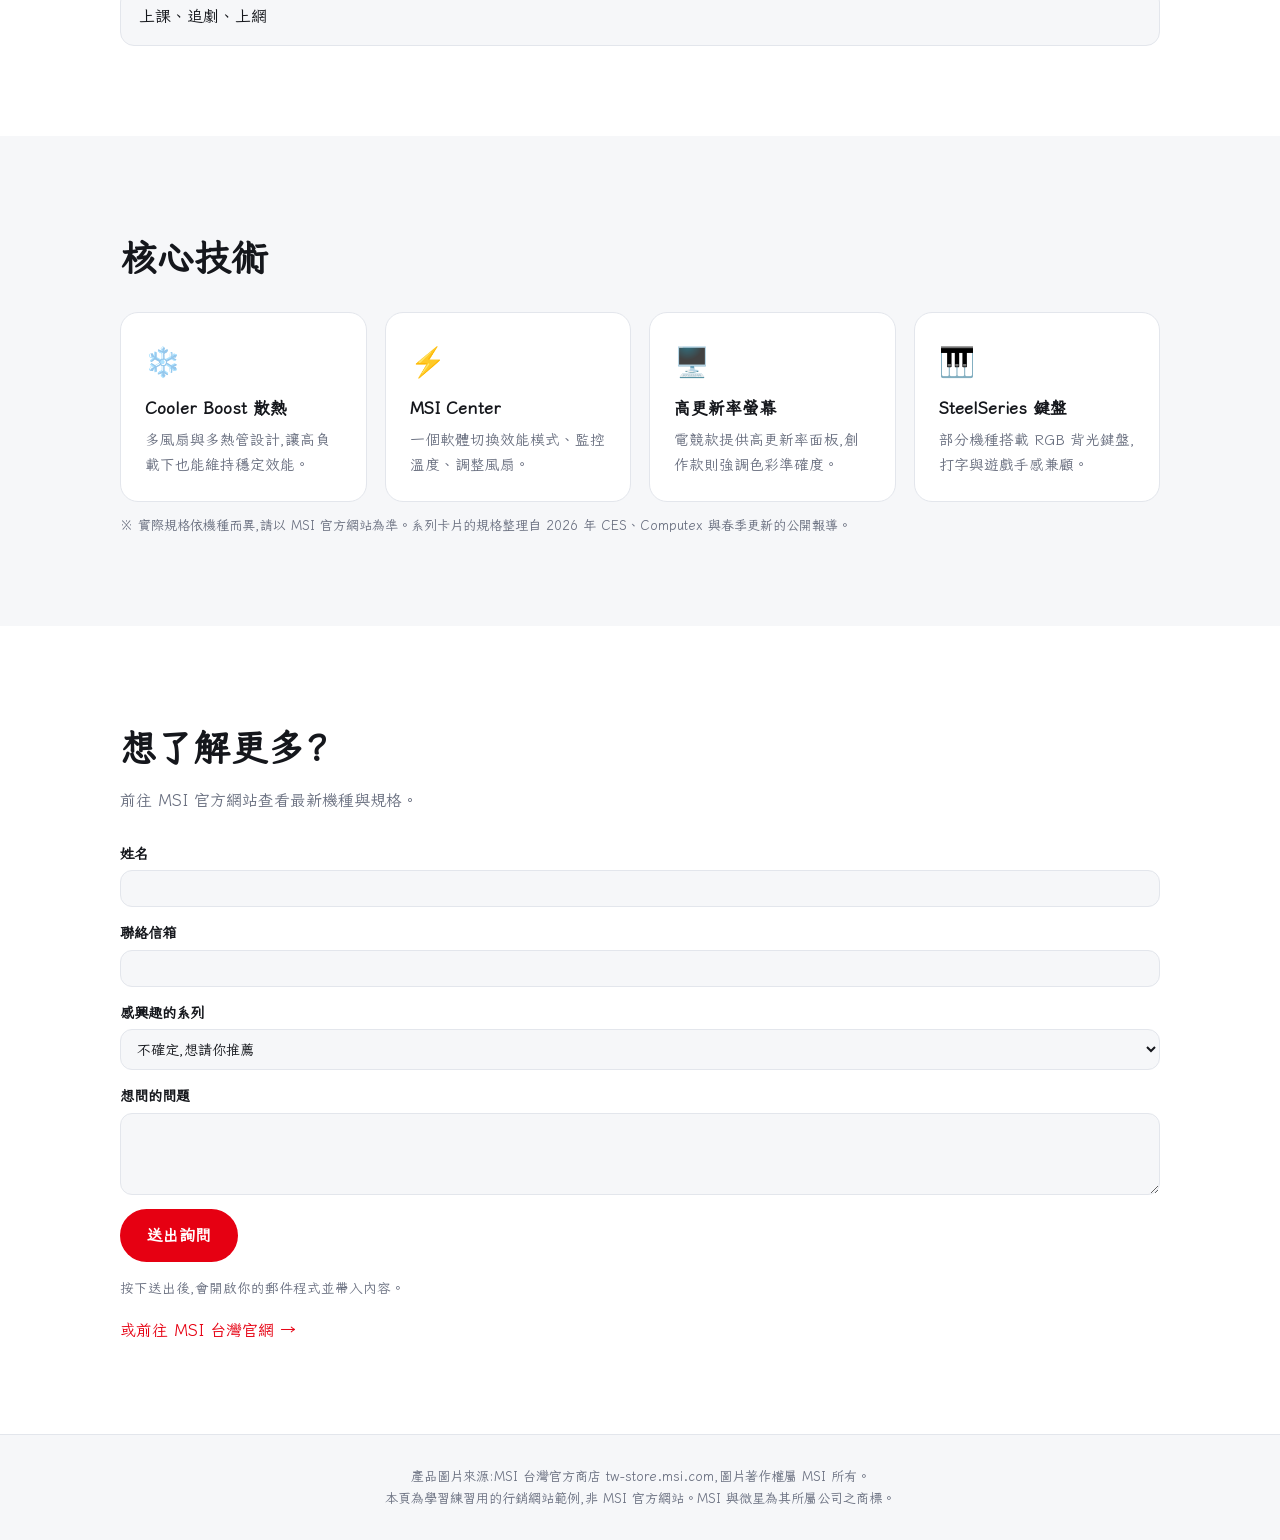
==== commit acd7b7f2: "Add Product Island button linking to island page Co-Authored-By: Claude Sonnet 5.5 <noreply@anthropi" ====
--- a/index.html
+++ b/index.html
@@ -39,7 +39,7 @@
           <a href="#finder" class="nav-link">幫我選</a>
           <a href="#features" class="nav-link">核心技術</a>
           <a href="#contact" class="nav-link">聯絡</a>
-          <a href="island/" class="nav-link">3D 產品島</a>
+          <a href="island/" class="nav-link">產品小島</a>
         </div>
 
         <div class="pane" data-pane="series">
@@ -75,7 +75,7 @@
       <div class="hero-actions">
         <a class="btn btn-primary" href="#finder">3 題幫我選</a>
         <a class="btn btn-ghost" href="#series">瀏覽全系列</a>
-        <a class="btn btn-ghost" href="island/">進入 3D 產品島 →</a>
+        <a class="btn btn-island" href="island/">🏝️ 產品小島</a>
       </div>
     </div>
     <div class="hero-visual">
--- a/css/style.css
+++ b/css/style.css
@@ -134,6 +134,7 @@
 .btn:hover { transform: translateY(-2px); box-shadow: 0 8px 20px rgba(0,0,0,.12); }
 .btn-primary { background: var(--red); color: #fff; }
 .btn-ghost { border-color: var(--text); }
+.btn-island { background: var(--text); color: #fff; }
 .laptop-svg { width: 100%; filter: drop-shadow(0 30px 30px rgba(0,0,0,.18)); animation: float 5s ease-in-out infinite; }
 @keyframes float { 50% { transform: translateY(-10px); } }
 
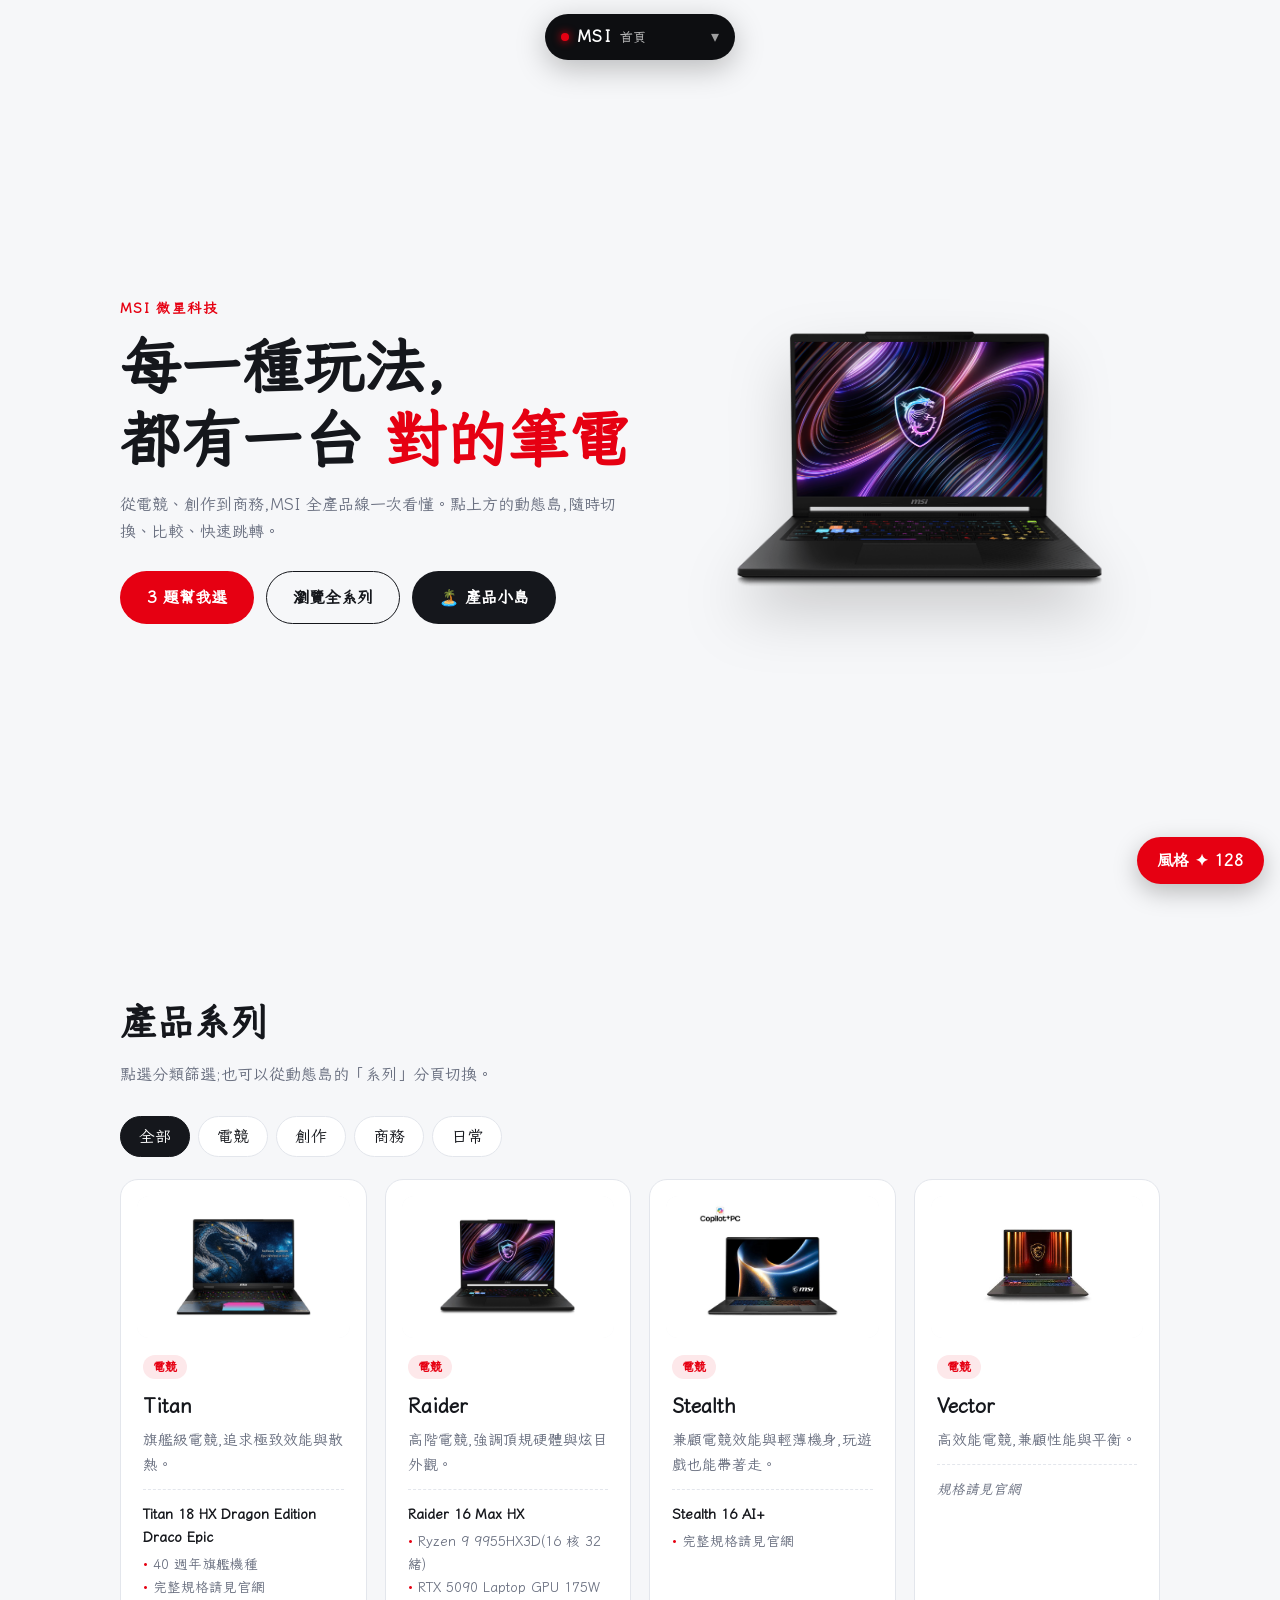
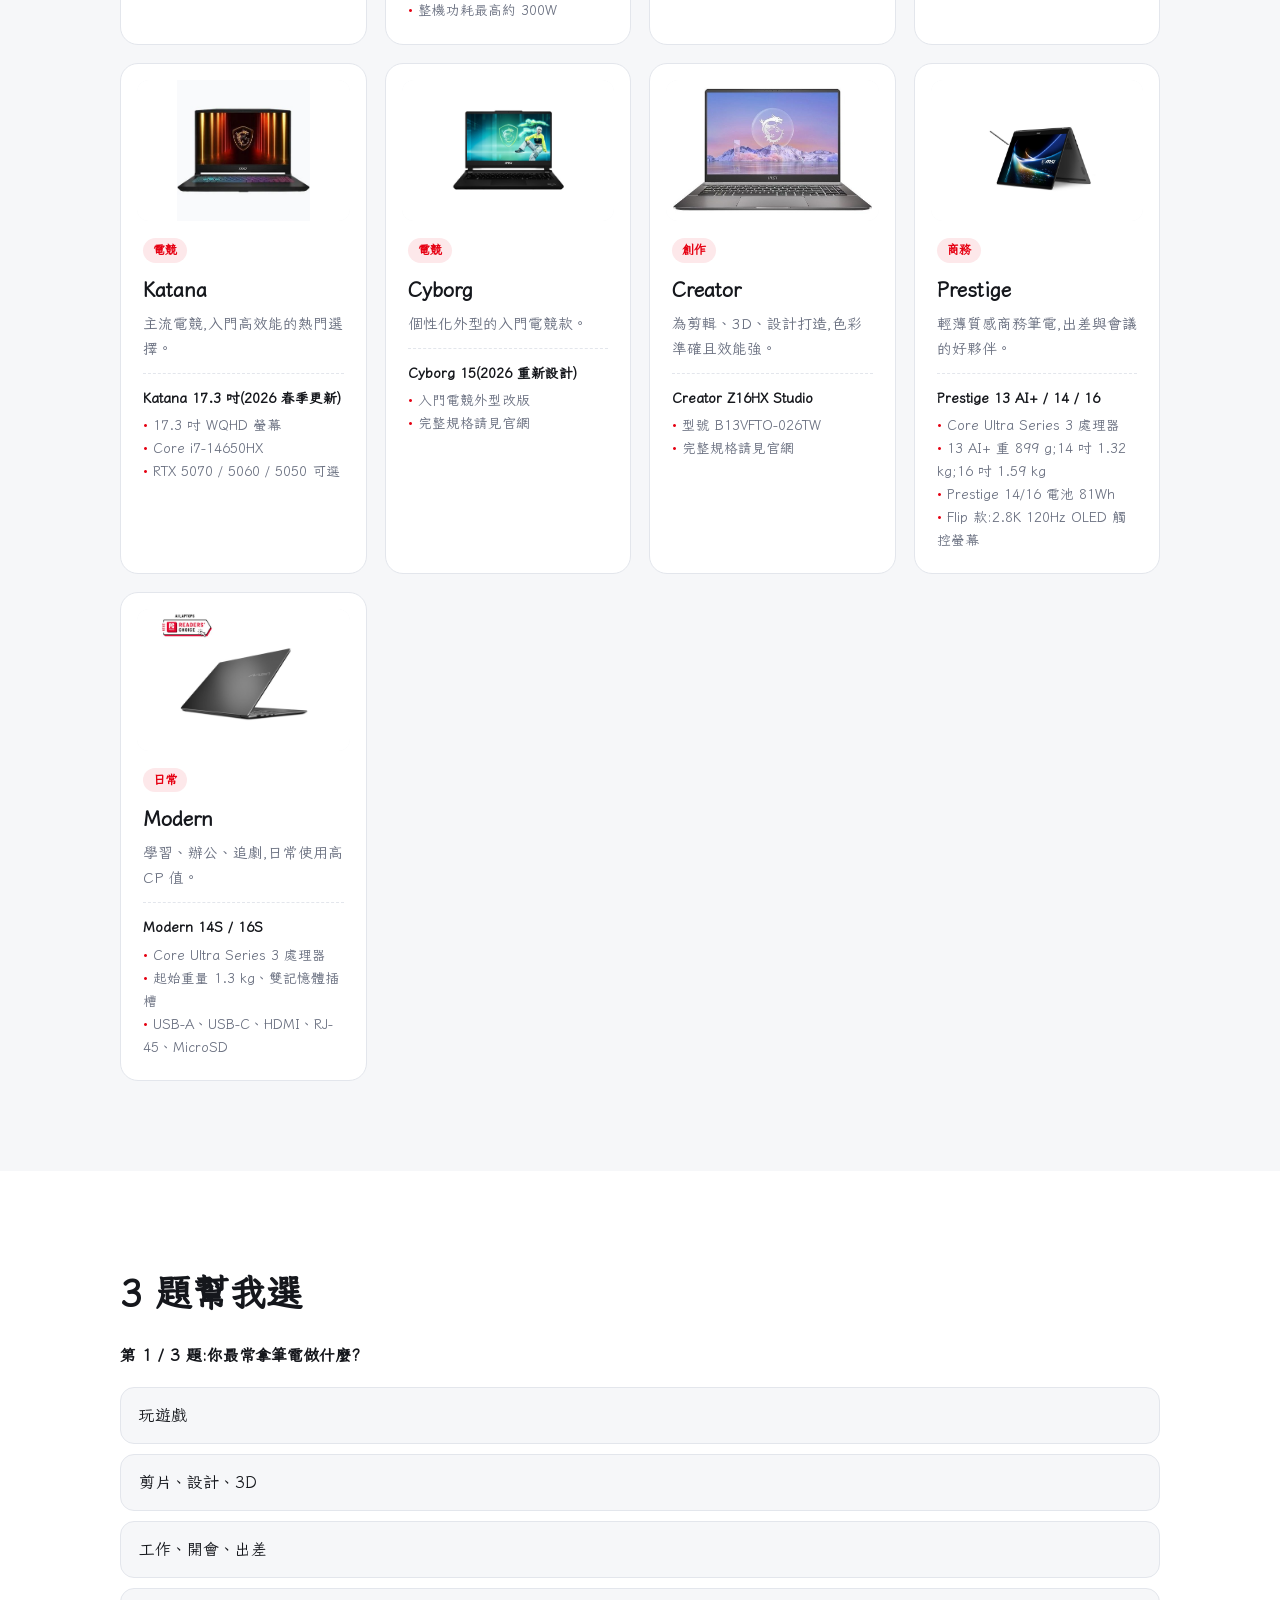
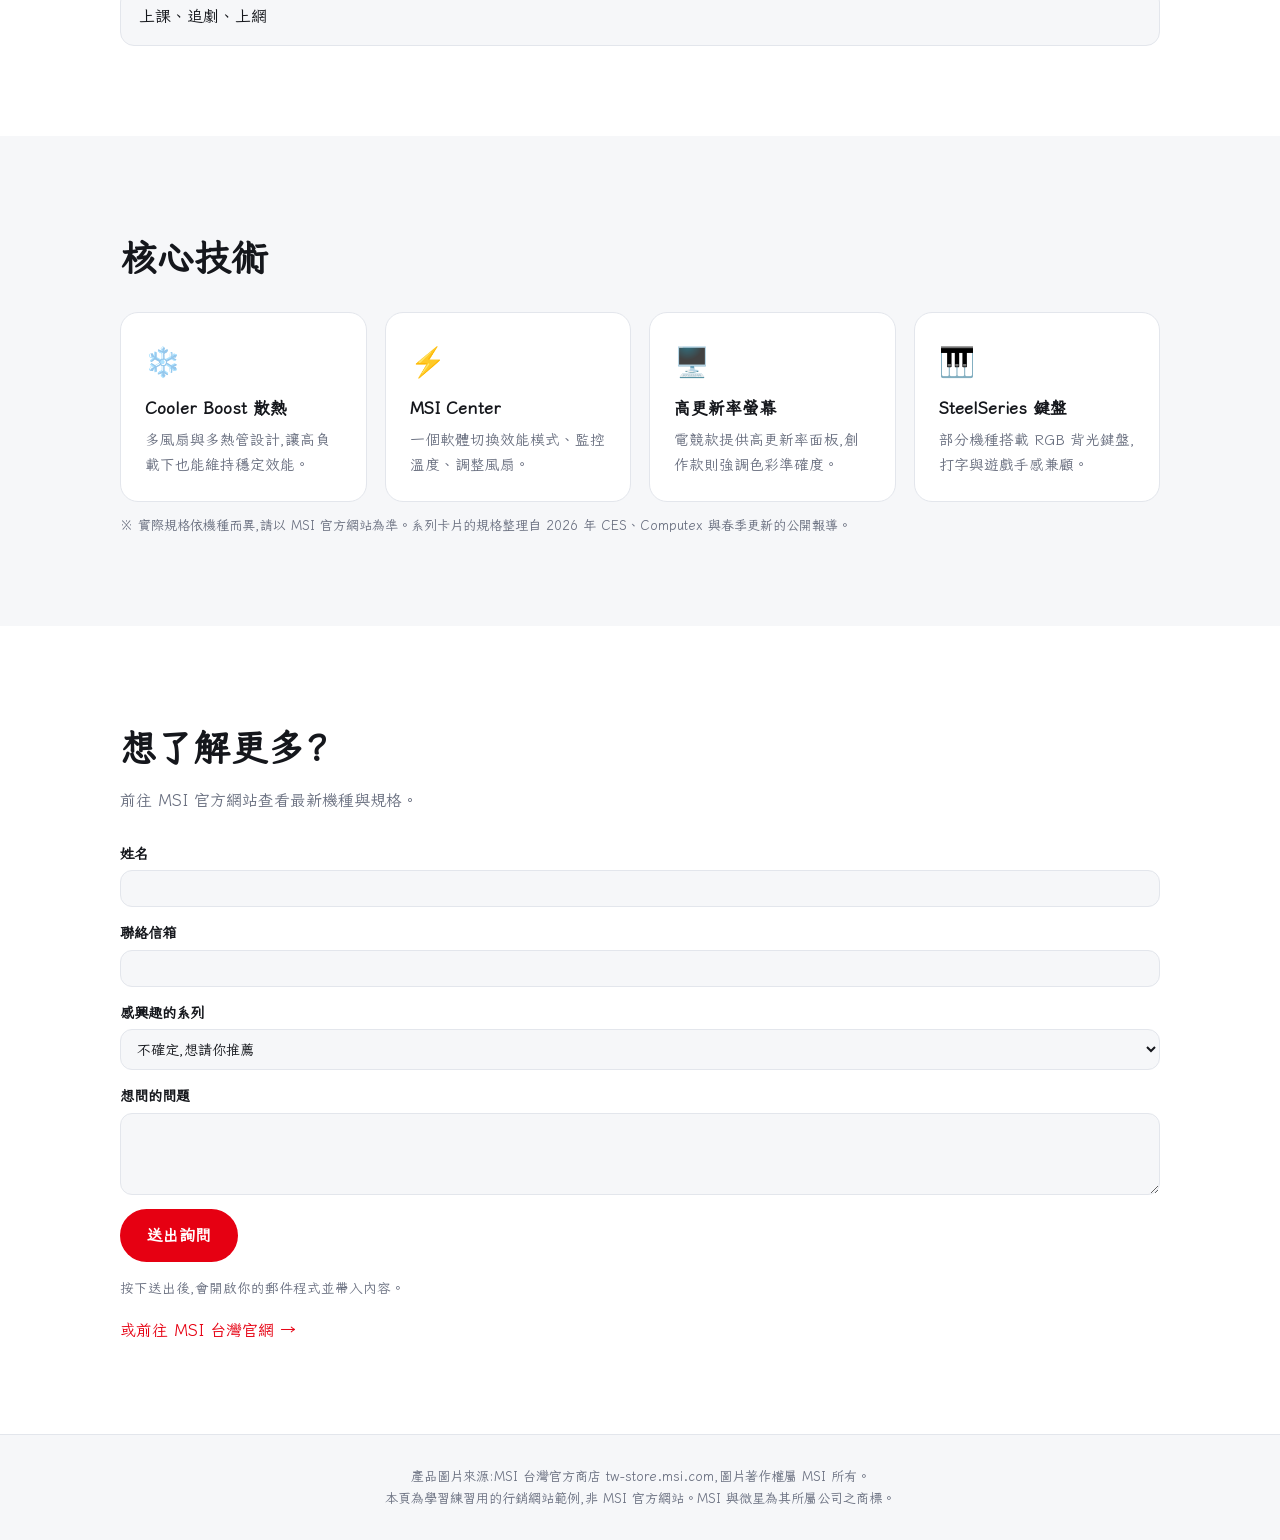
==== commit be6e7755: "Main site: 128 selectable styles shared with the island Co-Authored-By: Claude Sonnet 5.5 <noreply@a" ====
--- a/index.html
+++ b/index.html
@@ -162,5 +162,6 @@
   </footer>
 
   <script src="js/main.js"></script>
+  <script type="module" src="js/styles.js"></script>
 </body>
 </html>
--- a/css/style.css
+++ b/css/style.css
@@ -8,6 +8,7 @@
   --line: #e3e6ec;
   --island-bg: #0d0e11;
   --island-text: #ffffff;
+  --on-red: #ffffff;
   --radius: 18px;
   --ease: cubic-bezier(.32, .72, 0, 1);
 }
@@ -132,22 +133,22 @@
   transition: transform .2s, box-shadow .2s;
 }
 .btn:hover { transform: translateY(-2px); box-shadow: 0 8px 20px rgba(0,0,0,.12); }
-.btn-primary { background: var(--red); color: #fff; }
+.btn-primary { background: var(--red); color: var(--on-red); }
 .btn-ghost { border-color: var(--text); }
-.btn-island { background: var(--text); color: #fff; }
+.btn-island { background: var(--text); color: var(--bg-alt); }
 .laptop-svg { width: 100%; filter: drop-shadow(0 30px 30px rgba(0,0,0,.18)); animation: float 5s ease-in-out infinite; }
 @keyframes float { 50% { transform: translateY(-10px); } }
 
 /* ---------- 系列卡片 ---------- */
 .filter { display: flex; gap: 8px; flex-wrap: wrap; margin-bottom: 22px; }
 .filter button {
-  background: #fff; border: 1px solid var(--line); border-radius: 999px;
+  background: var(--bg-alt); border: 1px solid var(--line); border-radius: 999px;
   padding: 6px 18px; cursor: pointer; transition: all .2s;
 }
-.filter button.is-active { background: var(--text); color: #fff; border-color: var(--text); }
+.filter button.is-active { background: var(--text); color: var(--bg-alt); border-color: var(--text); }
 .cards { display: grid; grid-template-columns: repeat(auto-fill, minmax(240px, 1fr)); gap: 18px; }
 .card {
-  background: #fff; border: 1px solid var(--line); border-radius: var(--radius);
+  background: var(--bg-alt); border: 1px solid var(--line); border-radius: var(--radius);
   padding: 22px; transition: transform .25s, box-shadow .25s, border-color .25s;
 }
 .card:hover { transform: translateY(-4px); box-shadow: 0 14px 30px rgba(0,0,0,.08); }
@@ -175,7 +176,7 @@
   border-radius: 12px; background: var(--bg); width: 100%;
 }
 .contact-form input:focus, .contact-form select:focus, .contact-form textarea:focus {
-  outline: none; border-color: var(--red); background: #fff;
+  outline: none; border-color: var(--red); background: var(--bg-alt);
 }
 .contact-form .btn { justify-self: start; }
 .form-hint { color: var(--muted); font-size: .85rem; }
@@ -196,7 +197,7 @@
 
 /* ---------- 特色 ---------- */
 .features { display: grid; grid-template-columns: repeat(auto-fit, minmax(220px, 1fr)); gap: 18px; margin: 24px 0 12px; }
-.feature { background: #fff; border: 1px solid var(--line); border-radius: var(--radius); padding: 24px; }
+.feature { background: var(--bg-alt); border: 1px solid var(--line); border-radius: var(--radius); padding: 24px; }
 .f-icon { font-size: 1.8rem; }
 .feature h3 { margin: 8px 0 4px; font-size: 1.05rem; }
 .feature p { color: var(--muted); font-size: .92rem; }
@@ -216,3 +217,30 @@
   * { animation: none !important; transition-duration: .01ms !important; scroll-behavior: auto !important; }
   .reveal { opacity: 1; transform: none; }
 }
+
+/* ---------- 風格選擇(128 種) ---------- */
+.style-fab { position: fixed; right: 16px; bottom: 16px; z-index: 90; background: var(--red); color: var(--on-red); border: 0; border-radius: 999px; padding: 10px 20px; font: inherit; font-weight: 600; cursor: pointer; box-shadow: 0 8px 24px rgba(0,0,0,.25); }
+.style-overlay { position: fixed; inset: 0; z-index: 120; background: rgba(10,14,20,.45); display: grid; place-items: center; padding: 14px; }
+.style-overlay[hidden] { display: none; }
+.style-sheet { background: var(--bg-alt); color: var(--text); border: 2px solid var(--line); border-radius: 22px; width: min(900px, 100%); max-height: calc(100vh - 28px); display: flex; flex-direction: column; }
+.style-sheet > header { display: flex; justify-content: space-between; align-items: center; padding: 12px 20px; border-bottom: 2px dashed var(--line); }
+.style-sheet h2 { font-size: 1.5rem; color: var(--red); margin: 0; }
+.style-sheet > header button { background: none; border: 2px solid var(--line); border-radius: 50%; width: 38px; height: 38px; color: var(--text); cursor: pointer; }
+.style-body { padding: 16px 20px 20px; overflow: auto; }
+.style-body .muted { color: var(--muted); font-size: .9rem; }
+.s-seg { display: inline-flex; border: 2px solid var(--line); border-radius: 999px; overflow: hidden; margin: 8px 0 10px; }
+.s-seg button { background: none; border: 0; padding: 4px 18px; font: inherit; color: var(--text); cursor: pointer; }
+.s-seg button[aria-pressed="true"] { background: var(--red); color: var(--on-red); }
+.s-fams { display: flex; flex-wrap: wrap; gap: 6px; margin-bottom: 8px; }
+.s-fams button { background: none; border: 2px solid var(--line); border-radius: 999px; padding: 0 12px; font: inherit; color: var(--text); cursor: pointer; }
+.s-fams button[aria-pressed="true"] { border-color: var(--red); color: var(--red); font-weight: 600; }
+.s-tiles { display: grid; grid-template-columns: repeat(auto-fill, minmax(112px, 1fr)); gap: 8px; margin: 10px 0 14px; max-height: 36vh; overflow: auto; padding: 4px; }
+.s-tile { background: none; border: 2px solid var(--line); border-radius: 14px; padding: 6px; display: grid; gap: 4px; text-align: center; font: inherit; color: var(--text); cursor: pointer; }
+.s-tile[aria-pressed="true"] { border-color: var(--red); box-shadow: 0 0 0 3px var(--red-soft); }
+.s-tile .sw { display: block; height: 38px; border-radius: 10px; }
+.s-tile .nm { font-size: .82rem; }
+.s-custom { display: flex; flex-wrap: wrap; gap: 10px 16px; align-items: center; margin-bottom: 14px; }
+.s-custom input[type=color] { width: 44px; height: 30px; border: 2px solid var(--line); border-radius: 8px; padding: 0; background: none; vertical-align: middle; }
+.s-custom button, .s-actions button { background: none; border: 2px solid var(--line); border-radius: 999px; padding: 2px 16px; font: inherit; color: var(--text); cursor: pointer; }
+.s-actions { display: flex; justify-content: flex-end; gap: 10px; }
+.s-actions .primary { background: var(--red); color: var(--on-red); border-color: var(--red); }
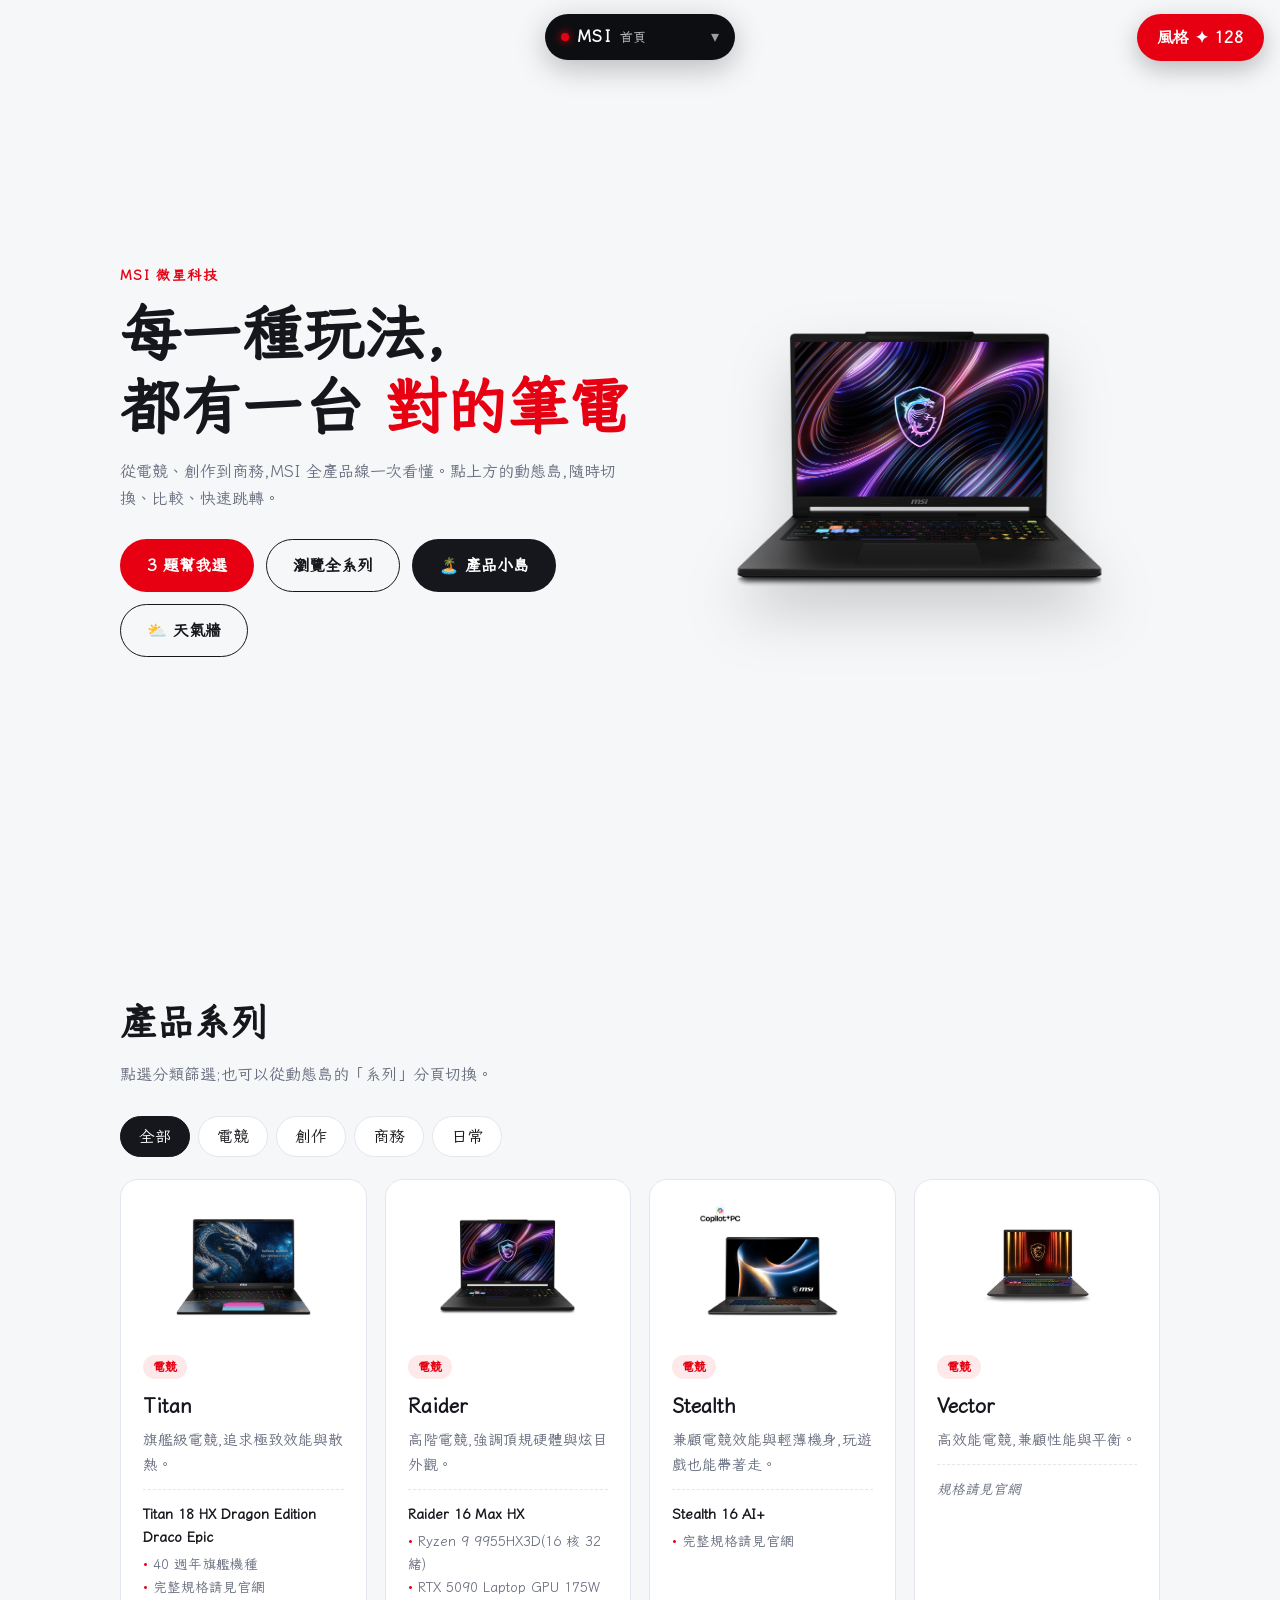
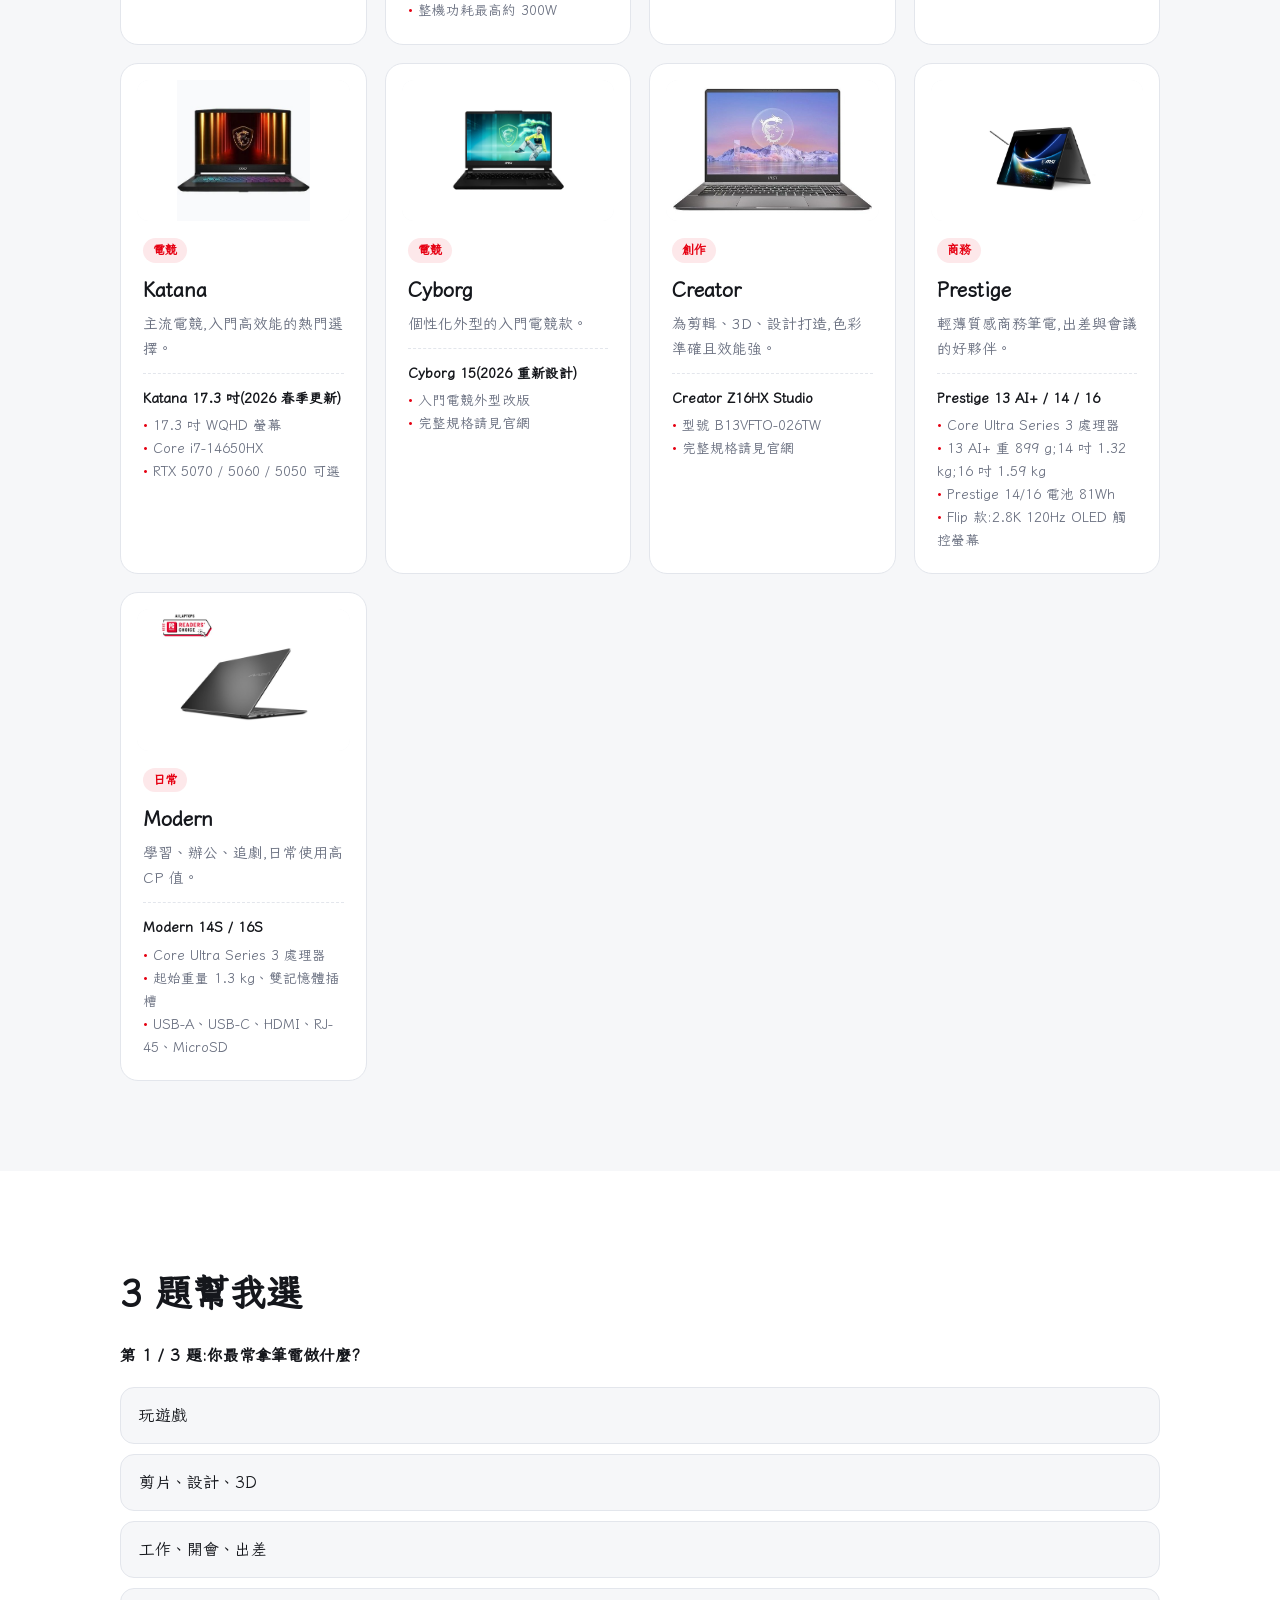
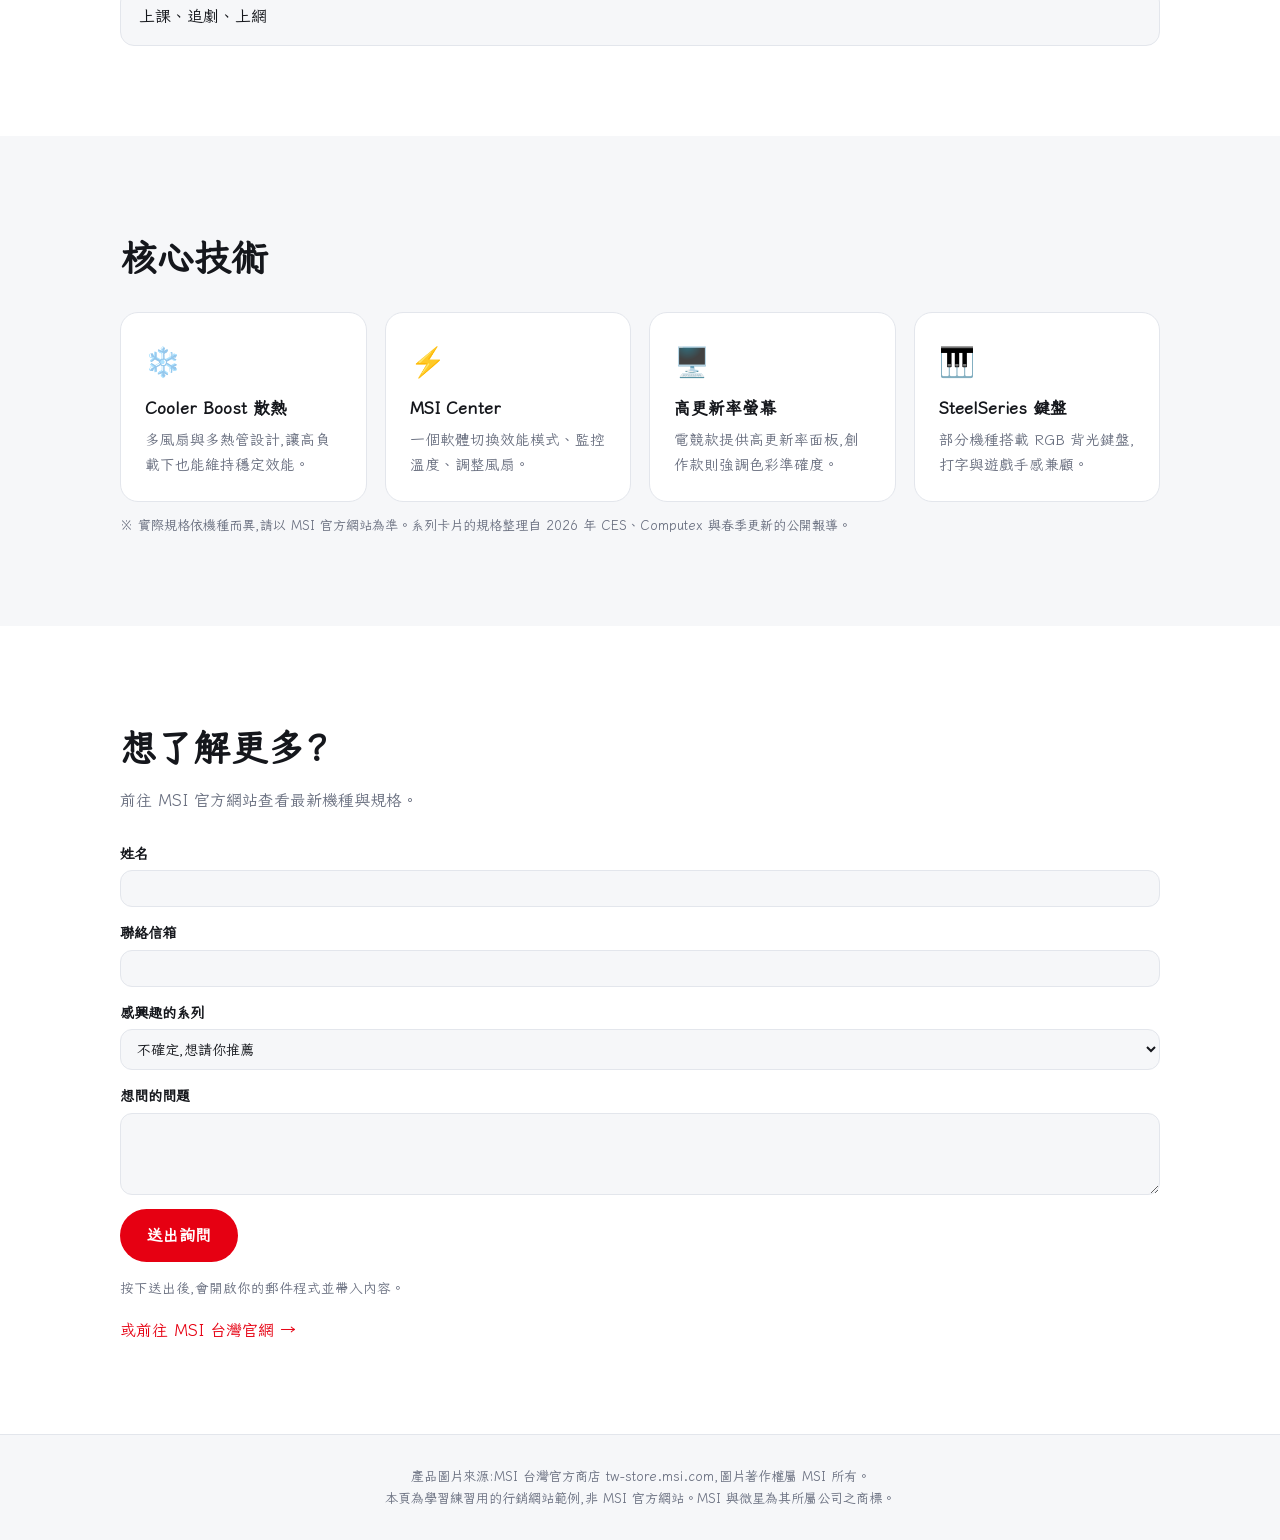
==== commit cb2ffb86: "Add Taiwan weather wall, move style button to top, link weather page Co-Authored-By: Claude Sonnet 5" ====
--- a/index.html
+++ b/index.html
@@ -40,6 +40,7 @@
           <a href="#features" class="nav-link">核心技術</a>
           <a href="#contact" class="nav-link">聯絡</a>
           <a href="island/" class="nav-link">產品小島</a>
+          <a href="weather/" class="nav-link">天氣牆</a>
         </div>
 
         <div class="pane" data-pane="series">
@@ -76,6 +77,7 @@
         <a class="btn btn-primary" href="#finder">3 題幫我選</a>
         <a class="btn btn-ghost" href="#series">瀏覽全系列</a>
         <a class="btn btn-island" href="island/">🏝️ 產品小島</a>
+        <a class="btn btn-ghost" href="weather/">⛅ 天氣牆</a>
       </div>
     </div>
     <div class="hero-visual">
--- a/css/style.css
+++ b/css/style.css
@@ -219,7 +219,7 @@
 }
 
 /* ---------- 風格選擇(128 種) ---------- */
-.style-fab { position: fixed; right: 16px; bottom: 16px; z-index: 90; background: var(--red); color: var(--on-red); border: 0; border-radius: 999px; padding: 10px 20px; font: inherit; font-weight: 600; cursor: pointer; box-shadow: 0 8px 24px rgba(0,0,0,.25); }
+.style-fab { position: fixed; right: 16px; top: 14px; z-index: 90; background: var(--red); color: var(--on-red); border: 0; border-radius: 999px; padding: 10px 20px; font: inherit; font-weight: 600; cursor: pointer; box-shadow: 0 8px 24px rgba(0,0,0,.25); }
 .style-overlay { position: fixed; inset: 0; z-index: 120; background: rgba(10,14,20,.45); display: grid; place-items: center; padding: 14px; }
 .style-overlay[hidden] { display: none; }
 .style-sheet { background: var(--bg-alt); color: var(--text); border: 2px solid var(--line); border-radius: 22px; width: min(900px, 100%); max-height: calc(100vh - 28px); display: flex; flex-direction: column; }
@@ -244,3 +244,5 @@
 .s-custom button, .s-actions button { background: none; border: 2px solid var(--line); border-radius: 999px; padding: 2px 16px; font: inherit; color: var(--text); cursor: pointer; }
 .s-actions { display: flex; justify-content: flex-end; gap: 10px; }
 .s-actions .primary { background: var(--red); color: var(--on-red); border-color: var(--red); }
+
+@media (max-width: 560px) { .style-fab { padding: 8px 14px; } .style-fab .lbl { display: none; } }
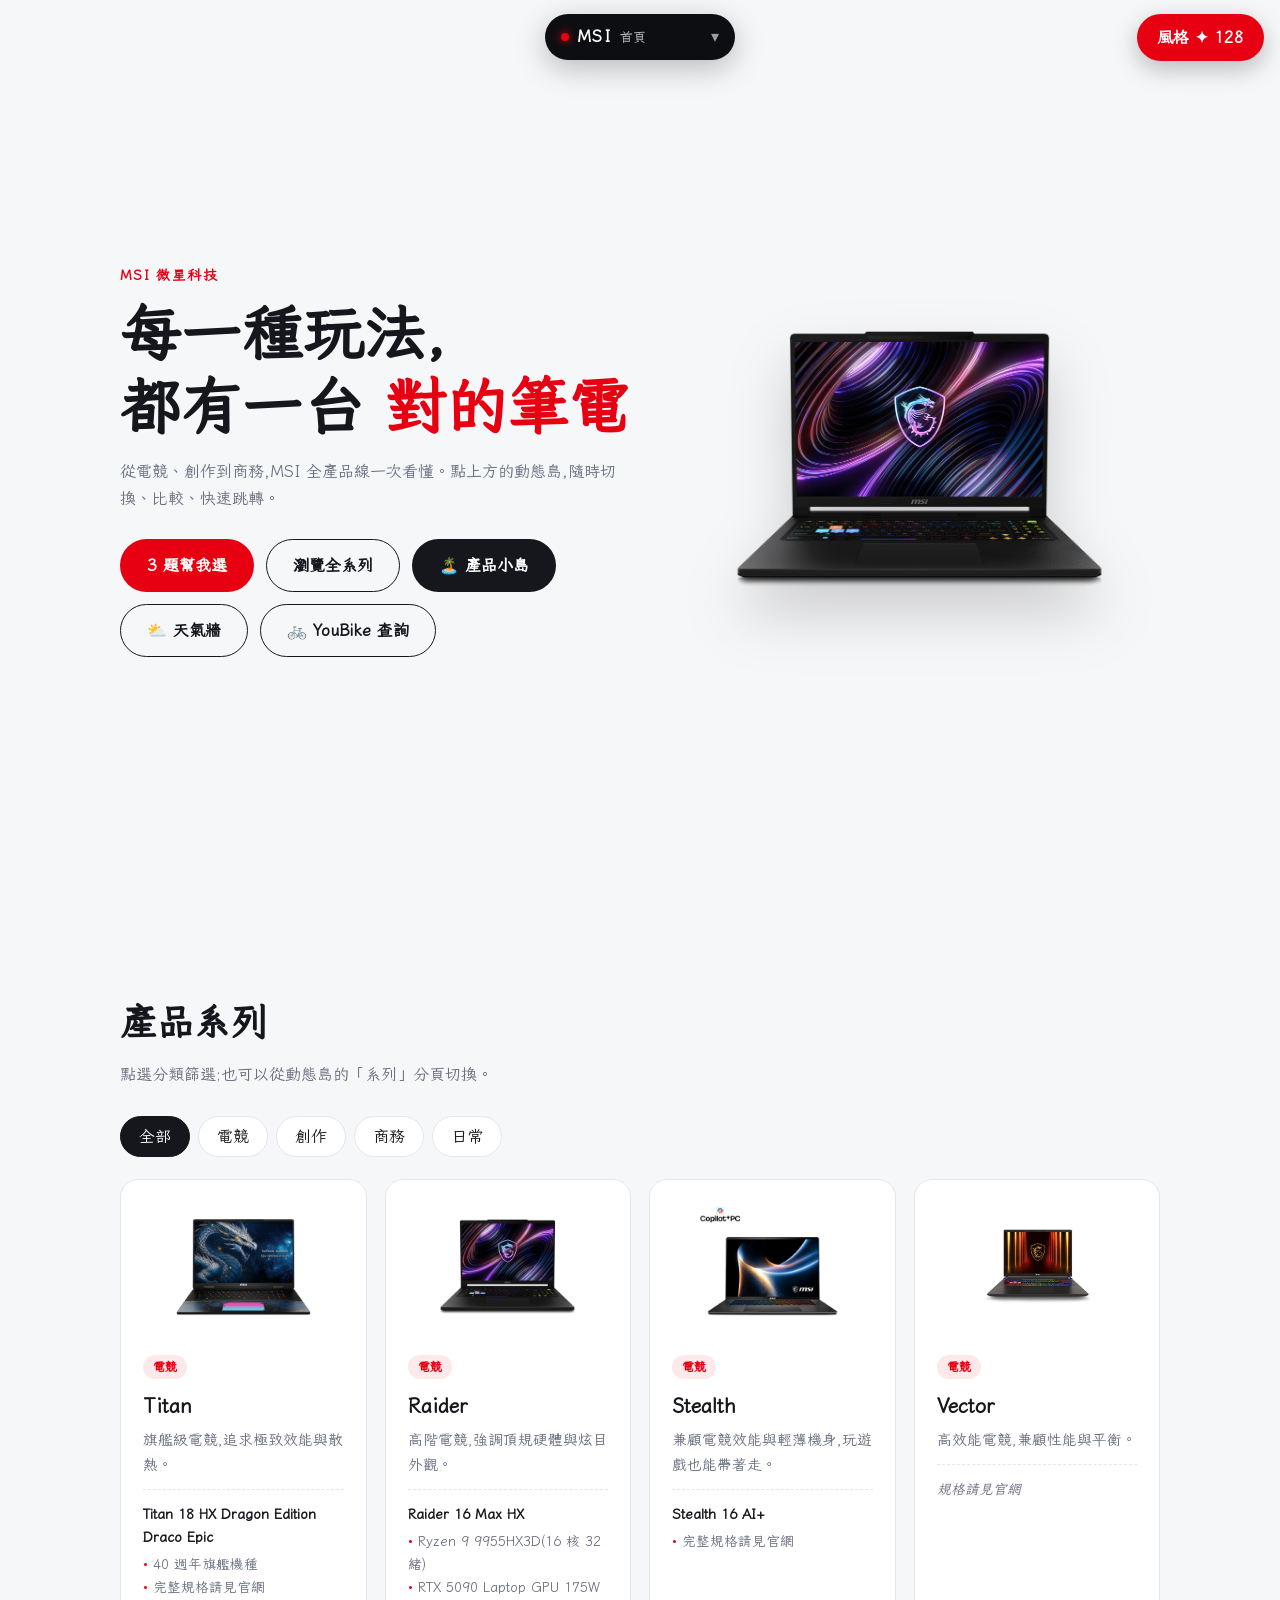
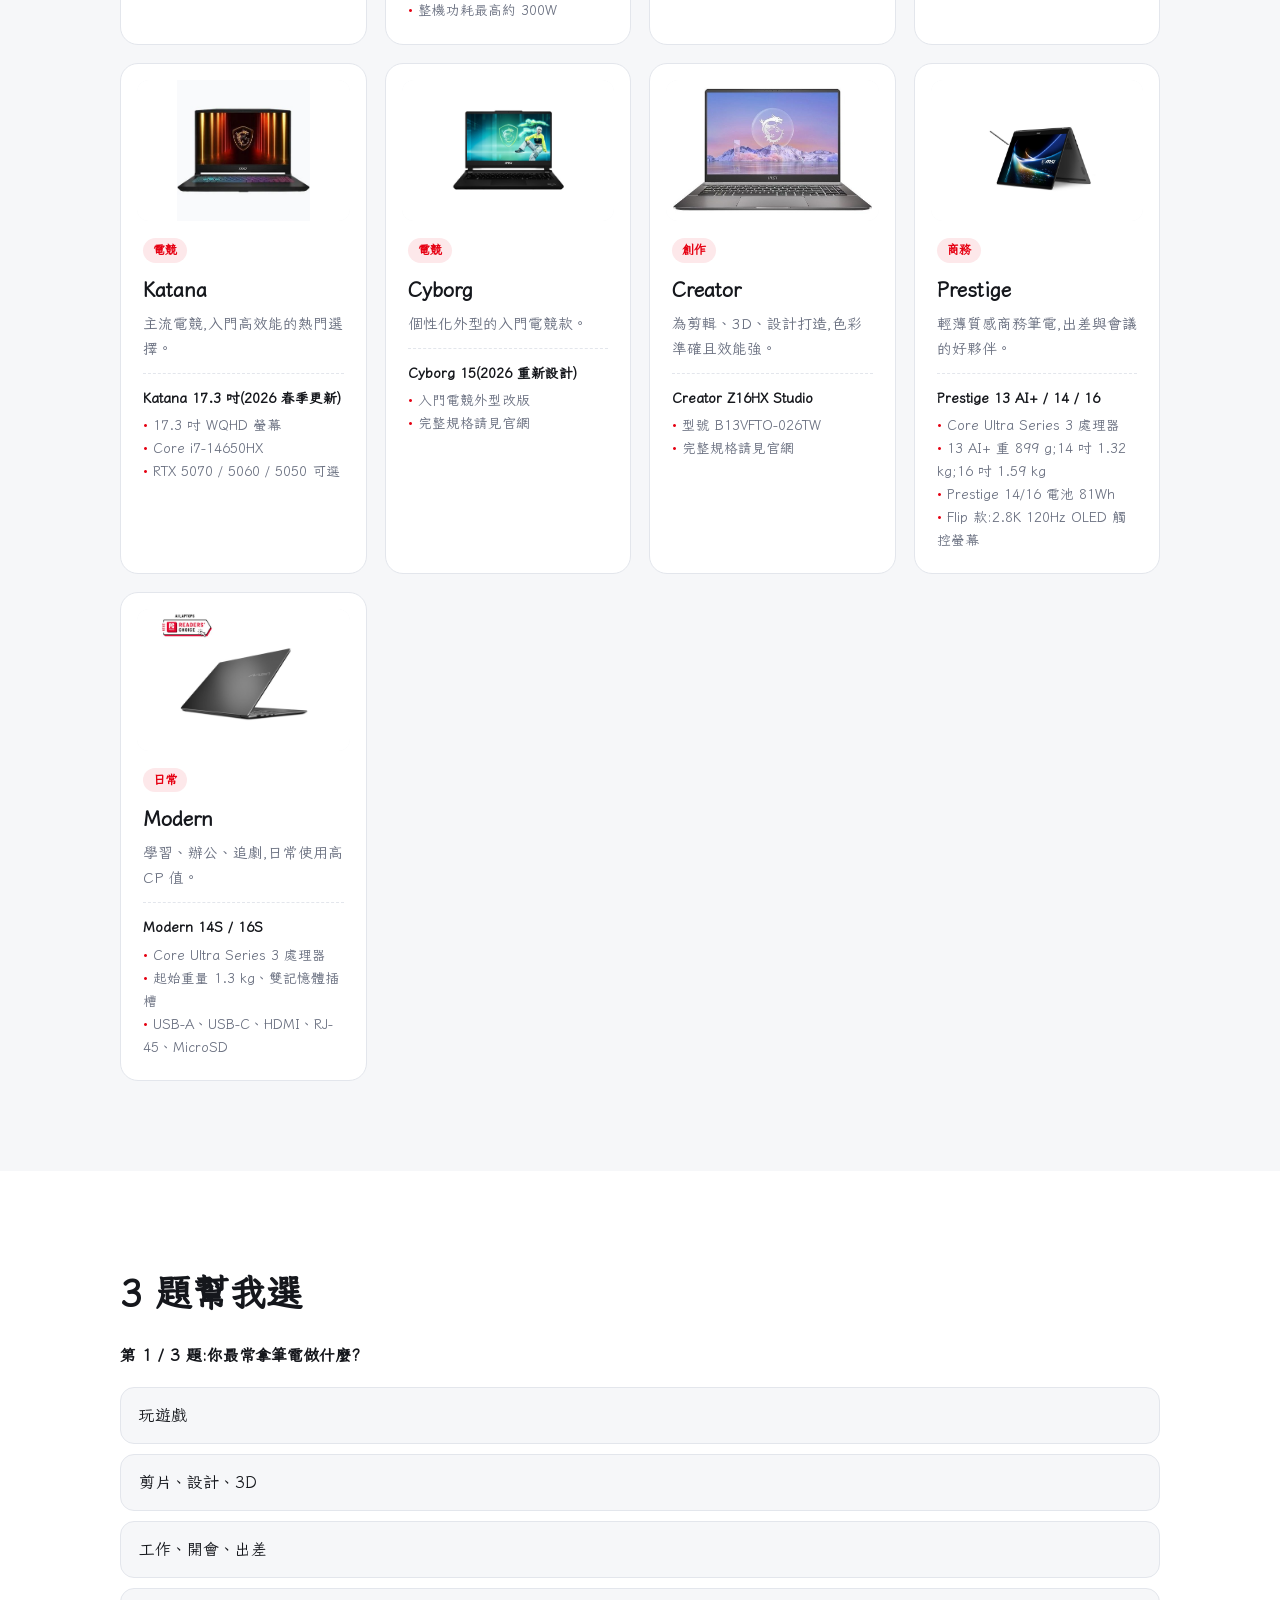
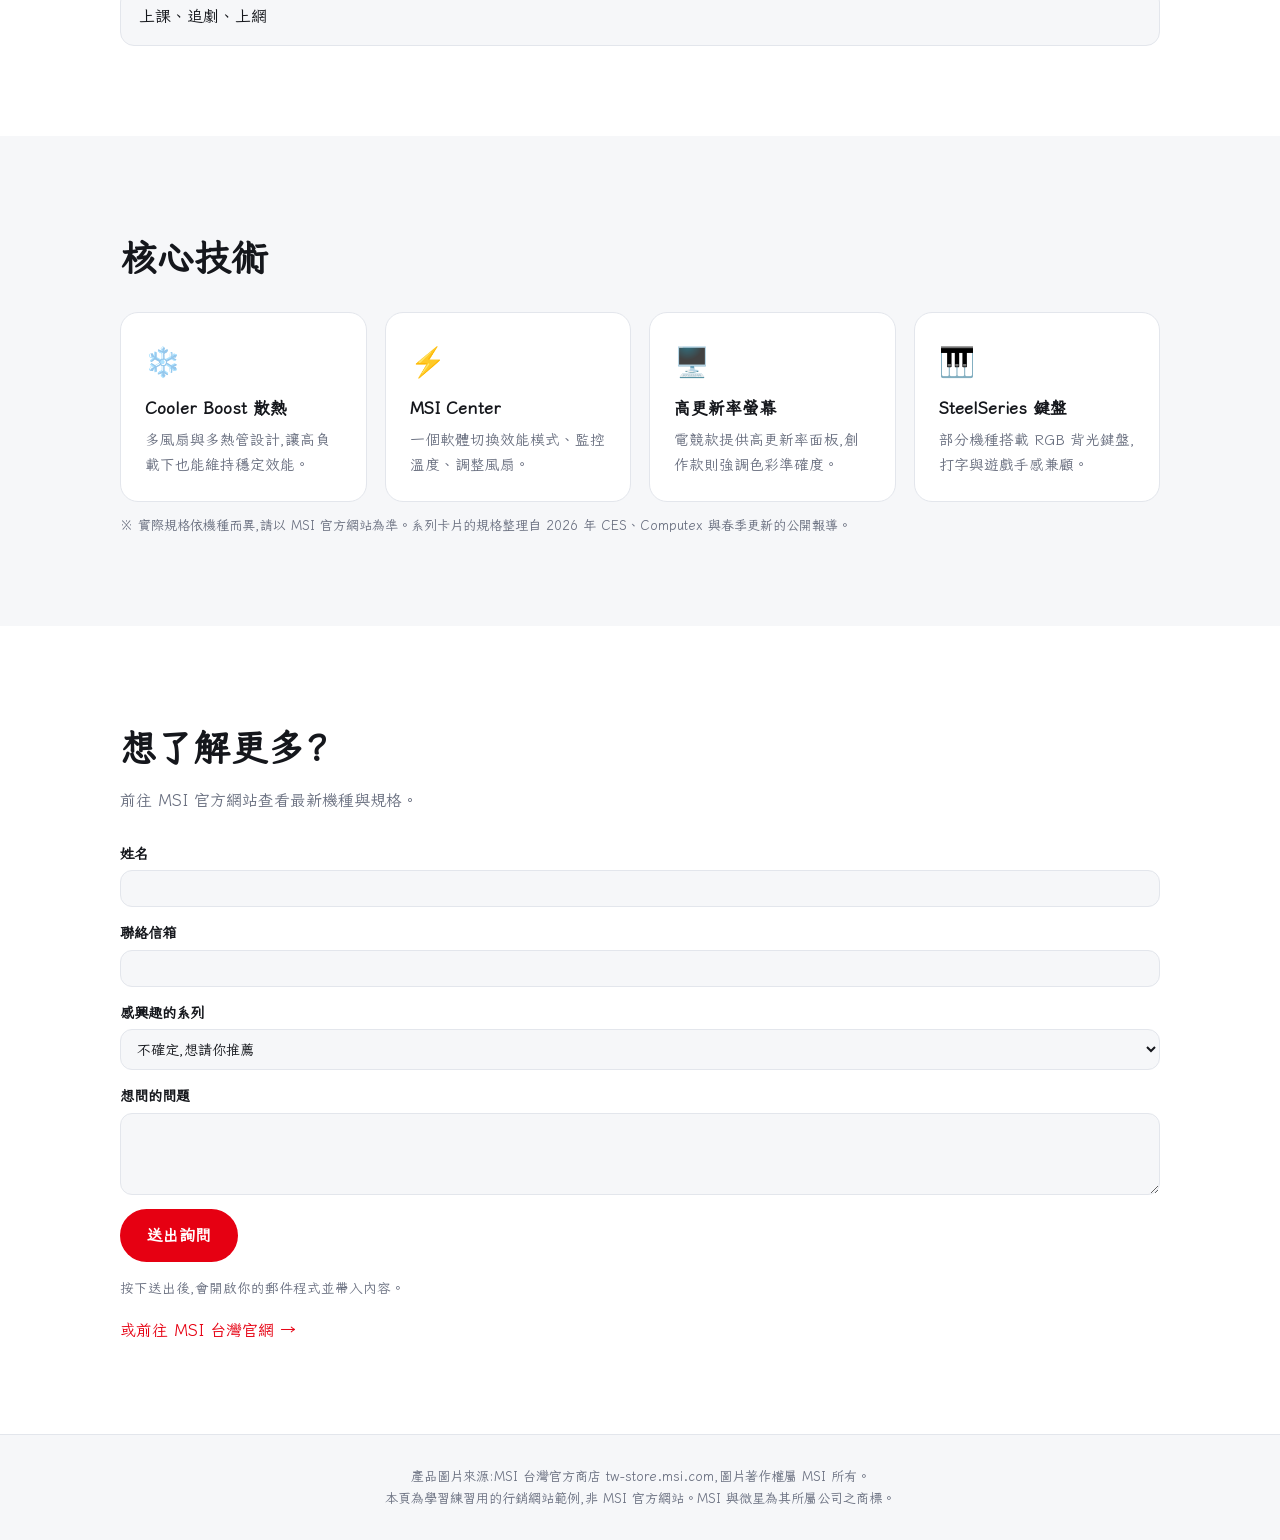
==== commit dcbbbcaf: "YouBike 2.0 live query page and island billboard; meteor showers at night Co-Authored-By: Claude Son" ====
--- a/index.html
+++ b/index.html
@@ -41,6 +41,7 @@
           <a href="#contact" class="nav-link">聯絡</a>
           <a href="island/" class="nav-link">產品小島</a>
           <a href="weather/" class="nav-link">天氣牆</a>
+          <a href="youbike/" class="nav-link">YouBike 查詢</a>
         </div>
 
         <div class="pane" data-pane="series">
@@ -78,6 +79,7 @@
         <a class="btn btn-ghost" href="#series">瀏覽全系列</a>
         <a class="btn btn-island" href="island/">🏝️ 產品小島</a>
         <a class="btn btn-ghost" href="weather/">⛅ 天氣牆</a>
+        <a class="btn btn-ghost" href="youbike/">🚲 YouBike 查詢</a>
       </div>
     </div>
     <div class="hero-visual">
